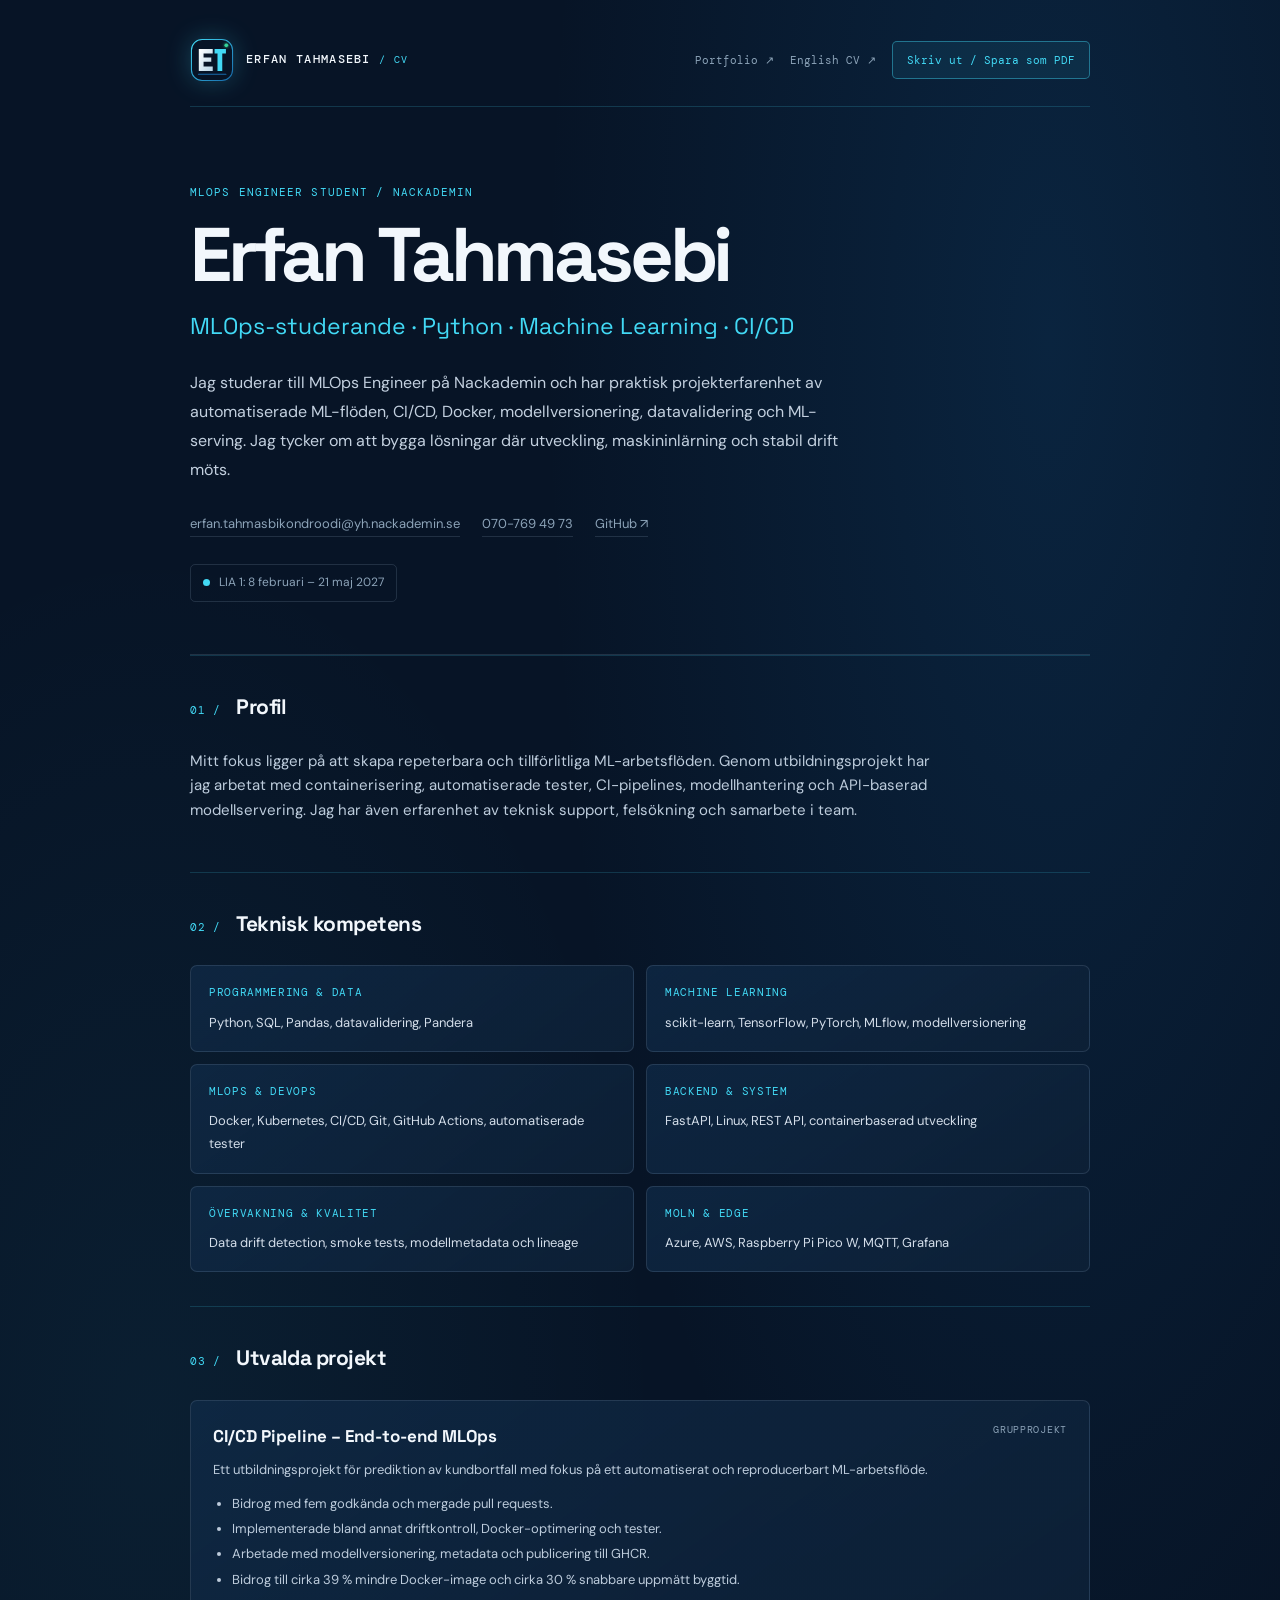
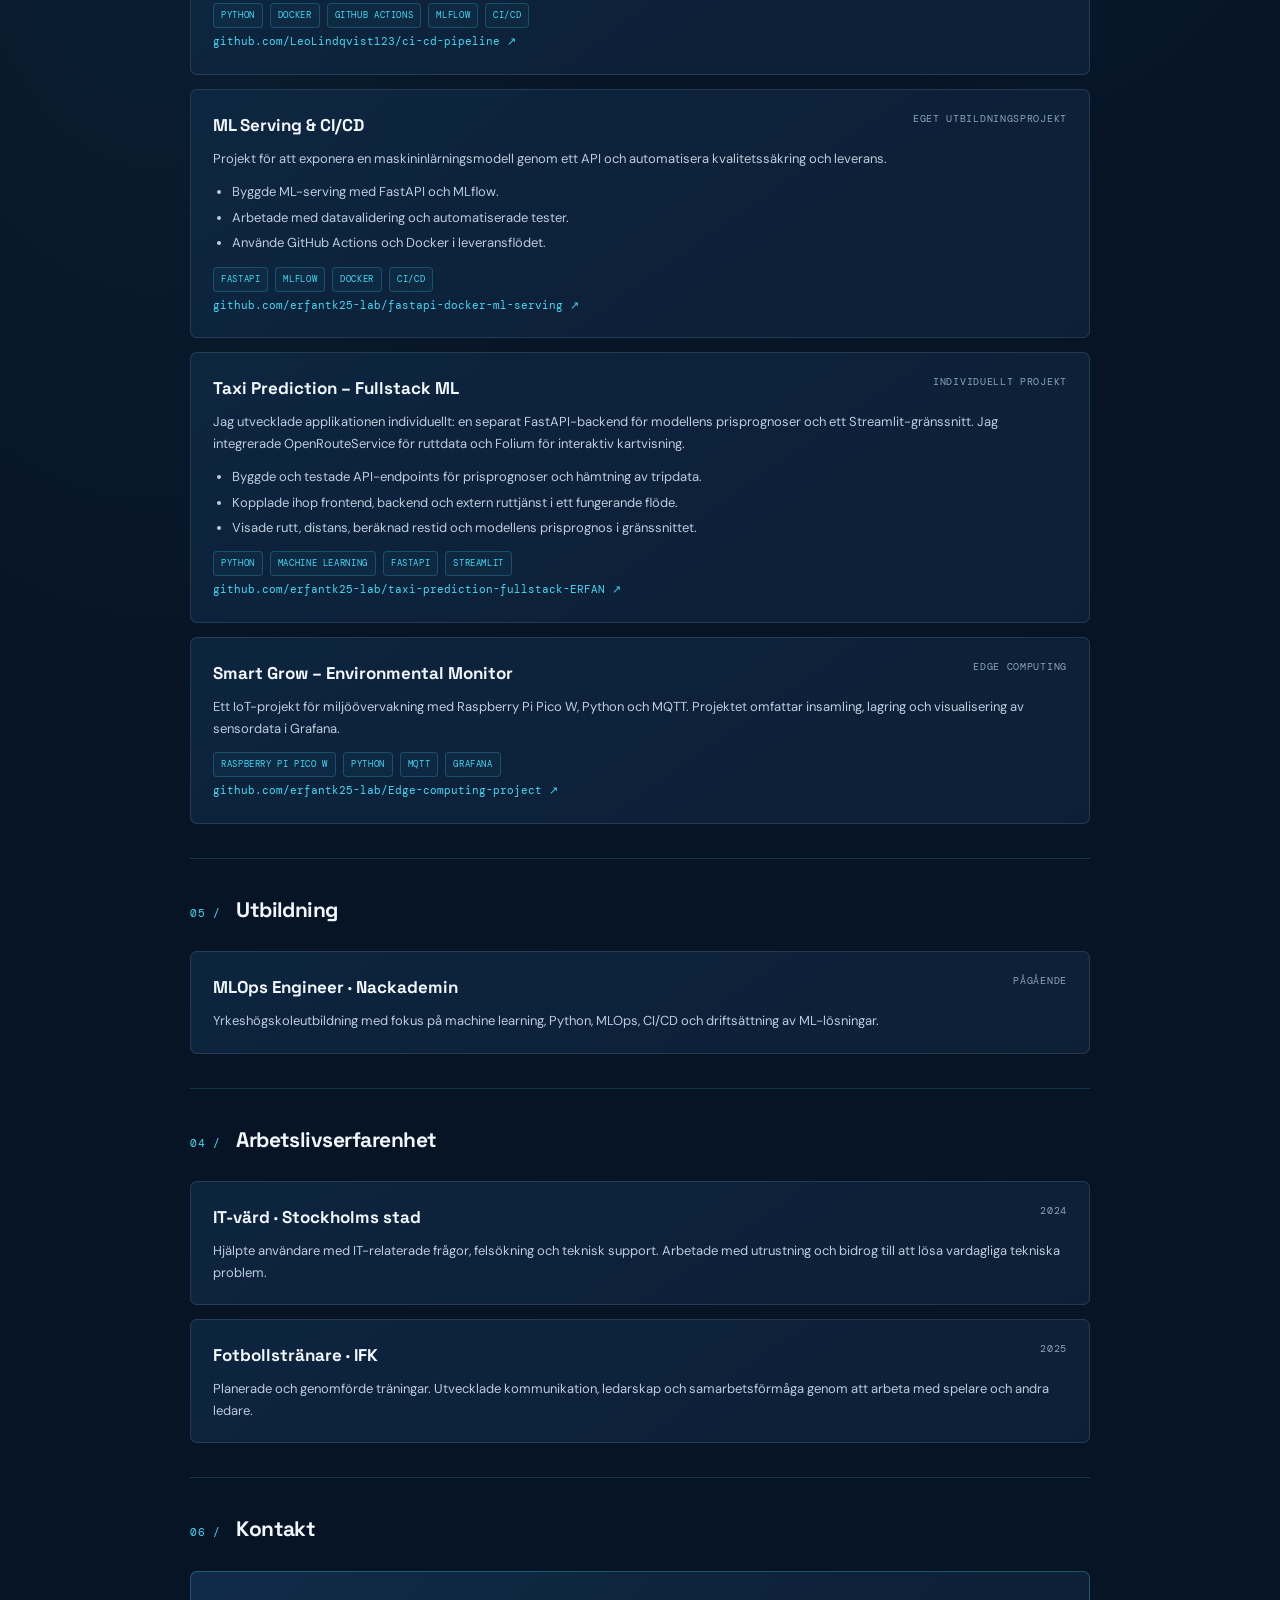
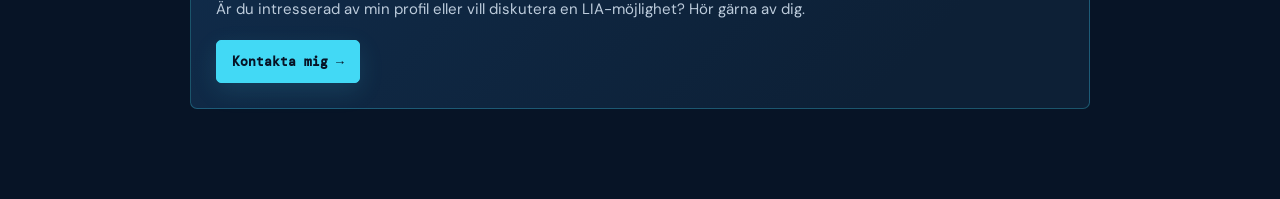
==== cv/index.html @ a74a20cf "Match Swedish CV styling to portfolio brand" ====
<!DOCTYPE html>
<html lang="sv">
<head>
  <meta charset="UTF-8">
  <meta name="viewport" content="width=device-width, initial-scale=1.0">
  <meta name="description" content="CV för Erfan Tahmasebi – MLOps Engineer-studerande med erfarenhet av Python, CI/CD, Docker och ML-serving.">
  <meta name="theme-color" content="#071426">
  <title>CV – Erfan Tahmasebi</title>

  <link rel="preconnect" href="https://fonts.googleapis.com">
  <link rel="preconnect" href="https://fonts.gstatic.com" crossorigin>
  <link href="https://fonts.googleapis.com/css2?family=DM+Mono:wght@400;500&family=DM+Sans:wght@400;500;600;700&family=Space+Grotesk:wght@400;500;600;700&display=swap" rel="stylesheet">

  <style>
    :root {
      --bg: #071426;
      --surface: #0D2036;
      --surface-light: #102B49;
      --text: #F2F7FC;
      --muted: #8CA3B8;
      --accent: #42D9F5;
      --border: rgba(180, 205, 230, 0.15);
      --mono: "DM Mono", monospace;
      --body: "DM Sans", sans-serif;
      --heading: "Space Grotesk", sans-serif;
    }

    * {
      box-sizing: border-box;
    }

    html {
      scroll-behavior: smooth;
    }

    body {
      margin: 0;
      background:
        radial-gradient(ellipse at 80% 0%, rgba(55, 113, 145, 0.15), transparent 34%),
        var(--bg);
      color: var(--text);
      font-family: var(--body);
      font-size: 15px;
      line-height: 1.65;
    }

    a {
      color: inherit;
      text-decoration: none;
    }

    a:hover {
      color: var(--accent);
    }

    .page {
      width: min(100% - 40px, 900px);
      margin: 0 auto;
      padding: 38px 0 70px;
    }

    .topbar {
      display: flex;
      justify-content: space-between;
      align-items: center;
      gap: 20px;
      padding-bottom: 24px;
      border-bottom: 1px solid var(--border);
    }

    .brand {
      font-family: var(--mono);
      font-size: 12px;
      color: var(--accent);
      letter-spacing: 0.08em;
    }

    .top-actions {
      display: flex;
      align-items: center;
      gap: 18px;
      font-size: 13px;
      color: var(--muted);
    }

    .print-button {
      border: 1px solid rgba(66, 217, 245, 0.45);
      background: rgba(66, 217, 245, 0.08);
      color: var(--accent);
      border-radius: 6px;
      padding: 9px 14px;
      font: inherit;
      font-size: 13px;
      cursor: pointer;
    }

    .print-button:hover {
      background: rgba(66, 217, 245, 0.16);
    }

    .hero {
      padding: 72px 0 48px;
    }

    .eyebrow,
    .section-number,
    .meta,
    .tag {
      font-family: var(--mono);
      text-transform: uppercase;
      letter-spacing: 0.07em;
    }

    .eyebrow {
      color: var(--accent);
      font-size: 12px;
      margin: 0 0 16px;
    }

    h1, h2, h3, p {
      margin-top: 0;
    }

    h1 {
      font-family: var(--heading);
      font-size: clamp(42px, 8vw, 76px);
      letter-spacing: -0.055em;
      line-height: 1.02;
      margin-bottom: 14px;
    }

    .role {
      font-family: var(--heading);
      color: var(--muted);
      font-size: clamp(18px, 3vw, 23px);
      margin-bottom: 24px;
    }

    .intro {
      max-width: 670px;
      color: #c3d0df;
      font-size: 16px;
      line-height: 1.8;
      margin-bottom: 28px;
    }

    .contact-line {
      display: flex;
      flex-wrap: wrap;
      gap: 10px 22px;
      color: var(--muted);
      font-size: 13px;
    }

    .contact-line a {
      border-bottom: 1px solid var(--border);
      padding-bottom: 2px;
    }

    .availability {
      display: inline-flex;
      align-items: center;
      gap: 9px;
      margin-top: 27px;
      padding: 8px 12px;
      border: 1px solid var(--border);
      border-radius: 5px;
      color: var(--muted);
      font-size: 12px;
    }

    .availability::before {
      content: "";
      width: 7px;
      height: 7px;
      border-radius: 50%;
      background: var(--accent);
    }

    .section {
      padding: 34px 0;
      border-top: 1px solid var(--border);
    }

    .section-heading {
      display: flex;
      align-items: baseline;
      gap: 15px;
      margin-bottom: 24px;
    }

    .section-number {
      color: var(--accent);
      font-size: 11px;
    }

    h2 {
      font-family: var(--heading);
      font-size: 21px;
      letter-spacing: -0.025em;
      margin: 0;
    }

    .section-copy {
      max-width: 760px;
      color: #bdccdc;
    }

    .skills-grid {
      display: grid;
      grid-template-columns: repeat(2, minmax(0, 1fr));
      gap: 12px;
    }

    .skill-card {
      padding: 17px 18px;
      background: var(--surface);
      border: 1px solid var(--border);
      border-radius: 7px;
    }

    .skill-card h3 {
      color: var(--accent);
      font-family: var(--mono);
      font-size: 11px;
      font-weight: 400;
      letter-spacing: 0.06em;
      text-transform: uppercase;
      margin-bottom: 9px;
    }

    .skill-card p {
      color: #d4deea;
      margin: 0;
      font-size: 13px;
      line-height: 1.8;
    }

    .project-list,
    .experience-list {
      display: grid;
      gap: 14px;
    }

    .project,
    .experience {
      padding: 21px 22px;
      background: var(--surface);
      border: 1px solid var(--border);
      border-radius: 7px;
      break-inside: avoid;
    }

    .project-top,
    .experience-top {
      display: flex;
      justify-content: space-between;
      align-items: flex-start;
      gap: 16px;
      margin-bottom: 9px;
    }

    .project h3,
    .experience h3 {
      font-family: var(--heading);
      font-size: 17px;
      margin: 0;
    }

    .meta {
      color: var(--muted);
      font-size: 10px;
      white-space: nowrap;
    }

    .project p,
    .experience p {
      color: #bdccdc;
      font-size: 13px;
      margin-bottom: 12px;
    }

    .project ul {
      color: #bdccdc;
      font-size: 13px;
      padding-left: 19px;
      margin: 8px 0 13px;
    }

    .project li {
      margin: 4px 0;
    }

    .project-link {
      display: inline-block;
      color: var(--accent);
      font-family: var(--mono);
      font-size: 11px;
      overflow-wrap: anywhere;
    }

    .tags {
      display: flex;
      flex-wrap: wrap;
      gap: 7px;
      margin-top: 13px;
    }

    .tag {
      color: #b6c8da;
      border: 1px solid var(--border);
      border-radius: 4px;
      padding: 4px 7px;
      font-size: 9px;
    }

    .experience + .experience {
      margin-top: 0;
    }

    .experience p {
      margin-bottom: 0;
    }

    .contact-section {
      padding-bottom: 20px;
    }

    .contact-panel {
      padding: 25px;
      background: var(--surface-light);
      border: 1px solid var(--border);
      border-radius: 7px;
    }

    .contact-panel p {
      color: #bdccdc;
      margin-bottom: 18px;
    }

    .contact-button {
      display: inline-block;
      padding: 10px 15px;
      background: var(--accent);
      color: #071426;
      border-radius: 5px;
      font-size: 13px;
      font-weight: 700;
    }

    .contact-button:hover {
      color: #07111f;
      filter: brightness(1.08);
    }

    footer {
      display: flex;
      justify-content: space-between;
      gap: 15px;
      padding-top: 22px;
      border-top: 1px solid var(--border);
      color: var(--muted);
      font-family: var(--mono);
      font-size: 10px;
    }

    @media (max-width: 620px) {
      .page {
        width: min(100% - 28px, 900px);
        padding-top: 22px;
      }

      .topbar,
      .project-top,
      .experience-top,
      footer {
        align-items: flex-start;
      }

      .top-actions {
        gap: 10px;
      }

      .top-actions a {
        display: none;
      }

      .hero {
        padding: 54px 0 36px;
      }

      .skills-grid {
        grid-template-columns: 1fr;
      }

      .project,
      .experience,
      .contact-panel {
        padding: 17px;
      }

      .meta {
        white-space: normal;
        text-align: right;
      }
    }

    /* One-page A4 print layout */
    @page { size: A4 portrait; margin: 6mm; }

    @media print {
      html, body {
        margin: 0 !important;
        padding: 0 !important;
        width: 100% !important;
        background: #08111f !important;
        color: #F2F7FC !important;
        font-size: 7pt !important;
        line-height: 1.16 !important;
        print-color-adjust: exact !important;
        -webkit-print-color-adjust: exact !important;
      }
      /* Scale the complete CV as one continuous page, without section page breaks. */
      body { zoom: .80; width: 125% !important; }
      *, *::before, *::after {
        print-color-adjust: exact !important;
        -webkit-print-color-adjust: exact !important;
      }
      .page {
        display: block !important;
        width: 100% !important;
        max-width: none !important;
        margin: 0 !important;
        padding: 0 !important;
      }
      header, .topbar, .brand, .top-actions, footer, #contact, .availability, .eyebrow {
        display: none !important;
      }
      .hero { padding: 0 0 1.5mm !important; }
      h1 { font-size: 21pt !important; line-height: 1 !important; margin: 0 0 1mm !important; }
      .role { font-size: 9pt !important; margin: 0 0 1mm !important; }
      .intro { max-width: none !important; font-size: 7pt !important; line-height: 1.16 !important; margin: 0 0 1mm !important; }
      .contact-line { gap: 1mm 4mm !important; font-size: 6.5pt !important; }
      .section {
        padding: 1.5mm 0 !important;
        border-top: .3pt solid rgba(180,205,230,.2) !important;
        break-before: auto !important;
        page-break-before: auto !important;
        break-after: auto !important;
        page-break-after: auto !important;
        break-inside: auto !important;
        page-break-inside: auto !important;
      }
      /* The hero already contains the profile summary, so avoid printing it twice. */
      #profile { display: none !important; }
      #projects { break-before: auto !important; page-break-before: auto !important; }
      .section-heading { margin: 0 0 1mm !important; gap: 2mm !important; }
      .section-number { font-size: 5.8pt !important; }
      h2 { font-size: 9pt !important; }
      .section-copy { font-size: 6.8pt !important; line-height: 1.16 !important; margin: 0 !important; }

      .skills-grid { display: grid !important; grid-template-columns: repeat(3,minmax(0,1fr)) !important; gap: 1mm !important; }
      .skill-card { min-width: 0 !important; padding: 1.2mm !important; background: #0D2036 !important; break-inside: avoid !important; }
      .skill-card h3 { font-size: 5.8pt !important; margin: 0 0 .5mm !important; }
      .skill-card p { font-size: 6.2pt !important; line-height: 1.12 !important; }

      /* Inline project cards instead of a print grid: Chromium may move a whole grid to page 2. */
      .project-list { display: block !important; font-size: 0 !important; }
      .project {
        display: inline-block !important;
        vertical-align: top !important;
        width: 49.3% !important;
        margin: 0 .35% 1.2mm 0 !important;
        min-width: 0 !important;
        padding: 1.3mm !important;
        background: #101d2d !important;
        break-inside: avoid !important;
        page-break-inside: avoid !important;
        font-size: 7pt !important;
      }
      .project-top, .experience-top { gap: 1mm !important; margin: 0 0 .6mm !important; }
      .project h3, .experience h3 { font-size: 7pt !important; }
      .meta { font-size: 5.4pt !important; white-space: normal !important; }
      .project p, .experience p { font-size: 6.2pt !important; line-height: 1.14 !important; margin: 0 0 .6mm !important; }
      .project ul { font-size: 6pt !important; line-height: 1.12 !important; margin: .4mm 0 .6mm !important; padding-left: 3mm !important; }
      .project li { margin: 0 !important; }
      .tags { gap: .6mm !important; margin-top: .6mm !important; }
      .tag { font-size: 5pt !important; padding: .2mm .7mm !important; }
      .project-link { font-size: 5.2pt !important; overflow-wrap: anywhere !important; }

      #education, #experience {
        display: inline-block !important;
        vertical-align: top !important;
        width: 49.4% !important;
        padding: 1.3mm 0 !important;
        break-inside: avoid !important;
        page-break-inside: avoid !important;
      }
      #education { margin-right: 1% !important; }
      #experience { margin: 0 !important; }
      #education .experience-list, #experience .experience-list { display: block !important; }
      .experience { min-width: 0 !important; padding: 1.2mm !important; background: #101d2d !important; break-inside: avoid !important; }
      #experience .experience + .experience { margin-top: 1mm !important; }
      a, .section-number, .skill-card h3, .project-link, .tag { color: #42D9F5 !important; }
    }

  
    /* Shared Erfan Tahmasebi portfolio identity */
    body {
      background:
        radial-gradient(ellipse at 82% 10%, rgba(23,105,170,.19), transparent 34%),
        radial-gradient(ellipse at 12% 42%, rgba(66,217,245,.055), transparent 32%),
        var(--bg);
    }
    .page { max-width: 900px; }
    .topbar {
      border-bottom-color: rgba(66,217,245,.18);
    }
    .brand {
      display: inline-flex;
      align-items: center;
      gap: 12px;
      color: #F2F7FC;
      font-weight: 500;
      letter-spacing: .11em;
    }
    .brand img {
      display: block;
      width: 44px;
      height: 44px;
      flex: 0 0 44px;
      border-radius: 13px;
      filter: drop-shadow(0 0 12px rgba(66,217,245,.24));
    }
    .brand small {
      color: var(--accent);
      font-size: 10px;
      font-weight: 400;
    }
    .top-actions {
      gap: 16px;
    }
    .top-actions a {
      color: var(--muted);
      font-family: var(--mono);
      font-size: 11px;
    }
    .top-actions a:hover { color: var(--accent); }
    .print-button {
      border-color: rgba(66,217,245,.42);
      background: rgba(66,217,245,.07);
      color: var(--accent);
      border-radius: 5px;
      font-family: var(--mono);
      font-size: 11px;
      transition: transform .2s ease, background .2s ease;
    }
    .print-button:hover {
      background: rgba(66,217,245,.16);
      transform: translateY(-1px);
    }
    .hero {
      position: relative;
      padding-top: 78px;
      padding-bottom: 52px;
      border-bottom: 1px solid var(--border);
    }
    .hero::before {
      content: "MLOPS ENGINEER STUDENT  /  NACKADEMIN";
      display: block;
      margin-bottom: 17px;
      color: var(--accent);
      font: 11px var(--mono);
      letter-spacing: .1em;
    }
    h1 {
      max-width: 820px;
      color: #F2F7FC;
    }
    .role { color: var(--accent); }
    .section {
      border-top-color: rgba(66,217,245,.17);
    }
    .section-number { color: var(--accent); }
    .skill-card, .project, .experience {
      background: linear-gradient(145deg, rgba(16,43,73,.72), rgba(13,32,54,.96));
      border-color: rgba(180,205,230,.14);
      border-radius: 7px;
      transition: transform .2s ease, border-color .2s ease;
    }
    .skill-card:hover, .project:hover, .experience:hover {
      transform: translateY(-2px);
      border-color: rgba(66,217,245,.38);
    }
    .skill-card h3, .project-link, .tag { color: var(--accent); }
    .tag { border-color: rgba(66,217,245,.22); background: rgba(66,217,245,.035); }
    .contact-panel {
      background: linear-gradient(135deg, #102B49, #0D2036 78%);
      border-color: rgba(66,217,245,.28);
    }
    .contact-button {
      background: var(--accent);
      color: #071426;
      border: 1px solid var(--accent);
      border-radius: 5px;
      font-family: var(--mono);
      box-shadow: 0 8px 24px rgba(66,217,245,.13);
    }
    .contact-button:hover {
      color: #071426;
      background: #7BE7FA;
      filter: none;
      transform: translateY(-1px);
    }
    footer { border-top-color: rgba(66,217,245,.18); }
    @media (max-width: 620px) {
      .brand { gap: 9px; font-size: 10px; }
      .brand img { width: 39px; height: 39px; flex-basis: 39px; }
      .topbar { gap: 12px; }
      .hero { padding-top: 54px; }
    }
    @media (prefers-reduced-motion: reduce) {
      *, *::before, *::after {
        transition-duration: .01ms !important;
        scroll-behavior: auto !important;
      }
    }
  
  </style>
</head>

<body>
  <main class="page">
    <header class="topbar">
      <a class="brand" href="../" aria-label="Erfan Tahmasebi portfolio">
        <img src="../assets/brand/et-monogram-v2.svg?v=2" alt="">
        <span>ERFAN TAHMASEBI <small>/ CV</small></span>
      </a>
      <nav class="top-actions" aria-label="CV-åtgärder">
        <a href="../">Portfolio ↗</a>
        <a href="./en/">English CV ↗</a>
        <button class="print-button" type="button" onclick="window.print()">Skriv ut / Spara som PDF</button>
      </nav>
    </header>

    <section class="hero" aria-labelledby="name">
<h1 id="name">Erfan Tahmasebi</h1>

      <p class="role">MLOps-studerande · Python · Machine Learning · CI/CD</p>

      <p class="intro">
        Jag studerar till MLOps Engineer på Nackademin och har praktisk
        projekterfarenhet av automatiserade ML-flöden, CI/CD, Docker,
        modellversionering, datavalidering och ML-serving. Jag tycker om att
        bygga lösningar där utveckling, maskininlärning och stabil drift möts.
      </p>

      <div class="contact-line">
        <a href="mailto:erfan.tahmasbikondroodi@yh.nackademin.se">
          erfan.tahmasbikondroodi@yh.nackademin.se
        </a>
        <a href="tel:+46707694973">070-769 49 73</a>
        <a href="https://github.com/erfantk25-lab" target="_blank" rel="noopener noreferrer">
          GitHub ↗
        </a>
      </div>

      <div class="availability">
        LIA 1: 8 februari – 21 maj 2027
      </div>
    </section>

    <section class="section" id="profile">
      <div class="section-heading">
        <span class="section-number">01 /</span>
        <h2>Profil</h2>
      </div>

      <p class="section-copy">
        Mitt fokus ligger på att skapa repeterbara och tillförlitliga
        ML-arbetsflöden. Genom utbildningsprojekt har jag arbetat med
        containerisering, automatiserade tester, CI-pipelines,
        modellhantering och API-baserad modellservering. Jag har även
        erfarenhet av teknisk support, felsökning och samarbete i team.
      </p>
    </section>

    <section class="section" id="skills">
      <div class="section-heading">
        <span class="section-number">02 /</span>
        <h2>Teknisk kompetens</h2>
      </div>

      <div class="skills-grid">
        <article class="skill-card">
          <h3>Programmering & data</h3>
          <p>Python, SQL, Pandas, datavalidering, Pandera</p>
        </article>

        <article class="skill-card">
          <h3>Machine Learning</h3>
          <p>scikit-learn, TensorFlow, PyTorch, MLflow, modellversionering</p>
        </article>

        <article class="skill-card">
          <h3>MLOps & DevOps</h3>
          <p>Docker, Kubernetes, CI/CD, Git, GitHub Actions, automatiserade tester</p>
        </article>

        <article class="skill-card">
          <h3>Backend & system</h3>
          <p>FastAPI, Linux, REST API, containerbaserad utveckling</p>
        </article>

        <article class="skill-card">
          <h3>Övervakning & kvalitet</h3>
          <p>Data drift detection, smoke tests, modellmetadata och lineage</p>
        </article>

        <article class="skill-card">
          <h3>Moln & edge</h3>
          <p>Azure, AWS, Raspberry Pi Pico W, MQTT, Grafana</p>
        </article>
      </div>
    </section>

    <section class="section" id="projects">
      <div class="section-heading">
        <span class="section-number">03 /</span>
        <h2>Utvalda projekt</h2>
      </div>

      <div class="project-list">

        <article class="project">
          <div class="project-top">
            <h3>CI/CD Pipeline – End-to-end MLOps</h3>
            <span class="meta">Grupprojekt</span>
          </div>

          <p>
            Ett utbildningsprojekt för prediktion av kundbortfall med fokus
            på ett automatiserat och reproducerbart ML-arbetsflöde.
          </p>

          <ul>
            <li>Bidrog med fem godkända och mergade pull requests.</li>
            <li>Implementerade bland annat driftkontroll, Docker-optimering och tester.</li>
            <li>Arbetade med modellversionering, metadata och publicering till GHCR.</li>
            <li>Bidrog till cirka 39 % mindre Docker-image och cirka 30 % snabbare uppmätt byggtid.</li>
          </ul>

          <div class="tags">
            <span class="tag">Python</span>
            <span class="tag">Docker</span>
            <span class="tag">GitHub Actions</span>
            <span class="tag">MLflow</span>
            <span class="tag">CI/CD</span>
          </div>

          <a class="project-link"
             href="https://github.com/LeoLindqvist123/ci-cd-pipeline"
             target="_blank" rel="noopener noreferrer">
            github.com/LeoLindqvist123/ci-cd-pipeline ↗
          </a>
        </article>

        <article class="project">
          <div class="project-top">
            <h3>ML Serving & CI/CD</h3>
            <span class="meta">Eget utbildningsprojekt</span>
          </div>

          <p>
            Projekt för att exponera en maskininlärningsmodell genom ett
            API och automatisera kvalitetssäkring och leverans.
          </p>

          <ul>
            <li>Byggde ML-serving med FastAPI och MLflow.</li>
            <li>Arbetade med datavalidering och automatiserade tester.</li>
            <li>Använde GitHub Actions och Docker i leveransflödet.</li>
          </ul>

          <div class="tags">
            <span class="tag">FastAPI</span>
            <span class="tag">MLflow</span>
            <span class="tag">Docker</span>
            <span class="tag">CI/CD</span>
          </div>

          <a class="project-link"
             href="https://github.com/erfantk25-lab/fastapi-docker-ml-serving"
             target="_blank" rel="noopener noreferrer">
            github.com/erfantk25-lab/fastapi-docker-ml-serving ↗
          </a>
        </article>

        <article class="project">
          <div class="project-top">
            <h3>Taxi Prediction – Fullstack ML</h3>
            <span class="meta">Individuellt projekt</span>
          </div>

          <p>
            Jag utvecklade applikationen individuellt: en separat FastAPI-backend
            för modellens prisprognoser och ett Streamlit-gränssnitt. Jag integrerade
            OpenRouteService för ruttdata och Folium för interaktiv kartvisning.
          </p>

          <ul>
            <li>Byggde och testade API-endpoints för prisprognoser och hämtning av tripdata.</li>
            <li>Kopplade ihop frontend, backend och extern ruttjänst i ett fungerande flöde.</li>
            <li>Visade rutt, distans, beräknad restid och modellens prisprognos i gränssnittet.</li>
          </ul>

          <div class="tags">
            <span class="tag">Python</span>
            <span class="tag">Machine Learning</span>
            <span class="tag">FastAPI</span>
            <span class="tag">Streamlit</span>
          </div>

          <a class="project-link"
             href="https://github.com/erfantk25-lab/taxi-prediction-fullstack-ERFAN"
             target="_blank" rel="noopener noreferrer">
            github.com/erfantk25-lab/taxi-prediction-fullstack-ERFAN ↗
          </a>
        </article>

        <article class="project">
          <div class="project-top">
            <h3>Smart Grow – Environmental Monitor</h3>
            <span class="meta">Edge computing</span>
          </div>

          <p>
            Ett IoT-projekt för miljöövervakning med Raspberry Pi Pico W,
            Python och MQTT. Projektet omfattar insamling, lagring och
            visualisering av sensordata i Grafana.
          </p>

          <div class="tags">
            <span class="tag">Raspberry Pi Pico W</span>
            <span class="tag">Python</span>
            <span class="tag">MQTT</span>
            <span class="tag">Grafana</span>
          </div>

          <a class="project-link"
             href="https://github.com/erfantk25-lab/Edge-computing-project-"
             target="_blank" rel="noopener noreferrer">
            github.com/erfantk25-lab/Edge-computing-project ↗
          </a>
        </article>

      </div>
    </section>


    <section class="section" id="education">
      <div class="section-heading">
        <span class="section-number">05 /</span>
        <h2>Utbildning</h2>
      </div>
      <div class="experience">
        <div class="experience-top">
          <h3>MLOps Engineer · Nackademin</h3>
          <span class="meta">Pågående</span>
        </div>
        <p>Yrkeshögskoleutbildning med fokus på machine learning, Python, MLOps, CI/CD och driftsättning av ML-lösningar.</p>
      </div>
    </section>

    <section class="section" id="experience">
      <div class="section-heading">
        <span class="section-number">04 /</span>
        <h2>Arbetslivserfarenhet</h2>
      </div>

      <div class="experience-list">

        <article class="experience">
          <div class="experience-top">
            <h3>IT-värd · Stockholms stad</h3>
            <span class="meta">2024</span>
          </div>
          <p>
            Hjälpte användare med IT-relaterade frågor, felsökning och
            teknisk support. Arbetade med utrustning och bidrog till att
            lösa vardagliga tekniska problem.
          </p>
        </article>

        <article class="experience">
          <div class="experience-top">
            <h3>Fotbollstränare · IFK</h3>
            <span class="meta">2025</span>
          </div>
          <p>
            Planerade och genomförde träningar. Utvecklade kommunikation,
            ledarskap och samarbetsförmåga genom att arbeta med spelare
            och andra ledare.
          </p>
        </article>

      </div>
    </section>

    <section class="section contact-section" id="contact">
      <div class="section-heading">
        <span class="section-number">06 /</span>
        <h2>Kontakt</h2>
      </div>

      <div class="contact-panel">
        <p>
          Är du intresserad av min profil eller vill diskutera en
          LIA-möjlighet? Hör gärna av dig.
        </p>

        <a class="contact-button"
           href="mailto:erfan.tahmasbikondroodi@yh.nackademin.se">
          Kontakta mig →
        </a>
      </div>
    </section>

</main>
</body>
</html>
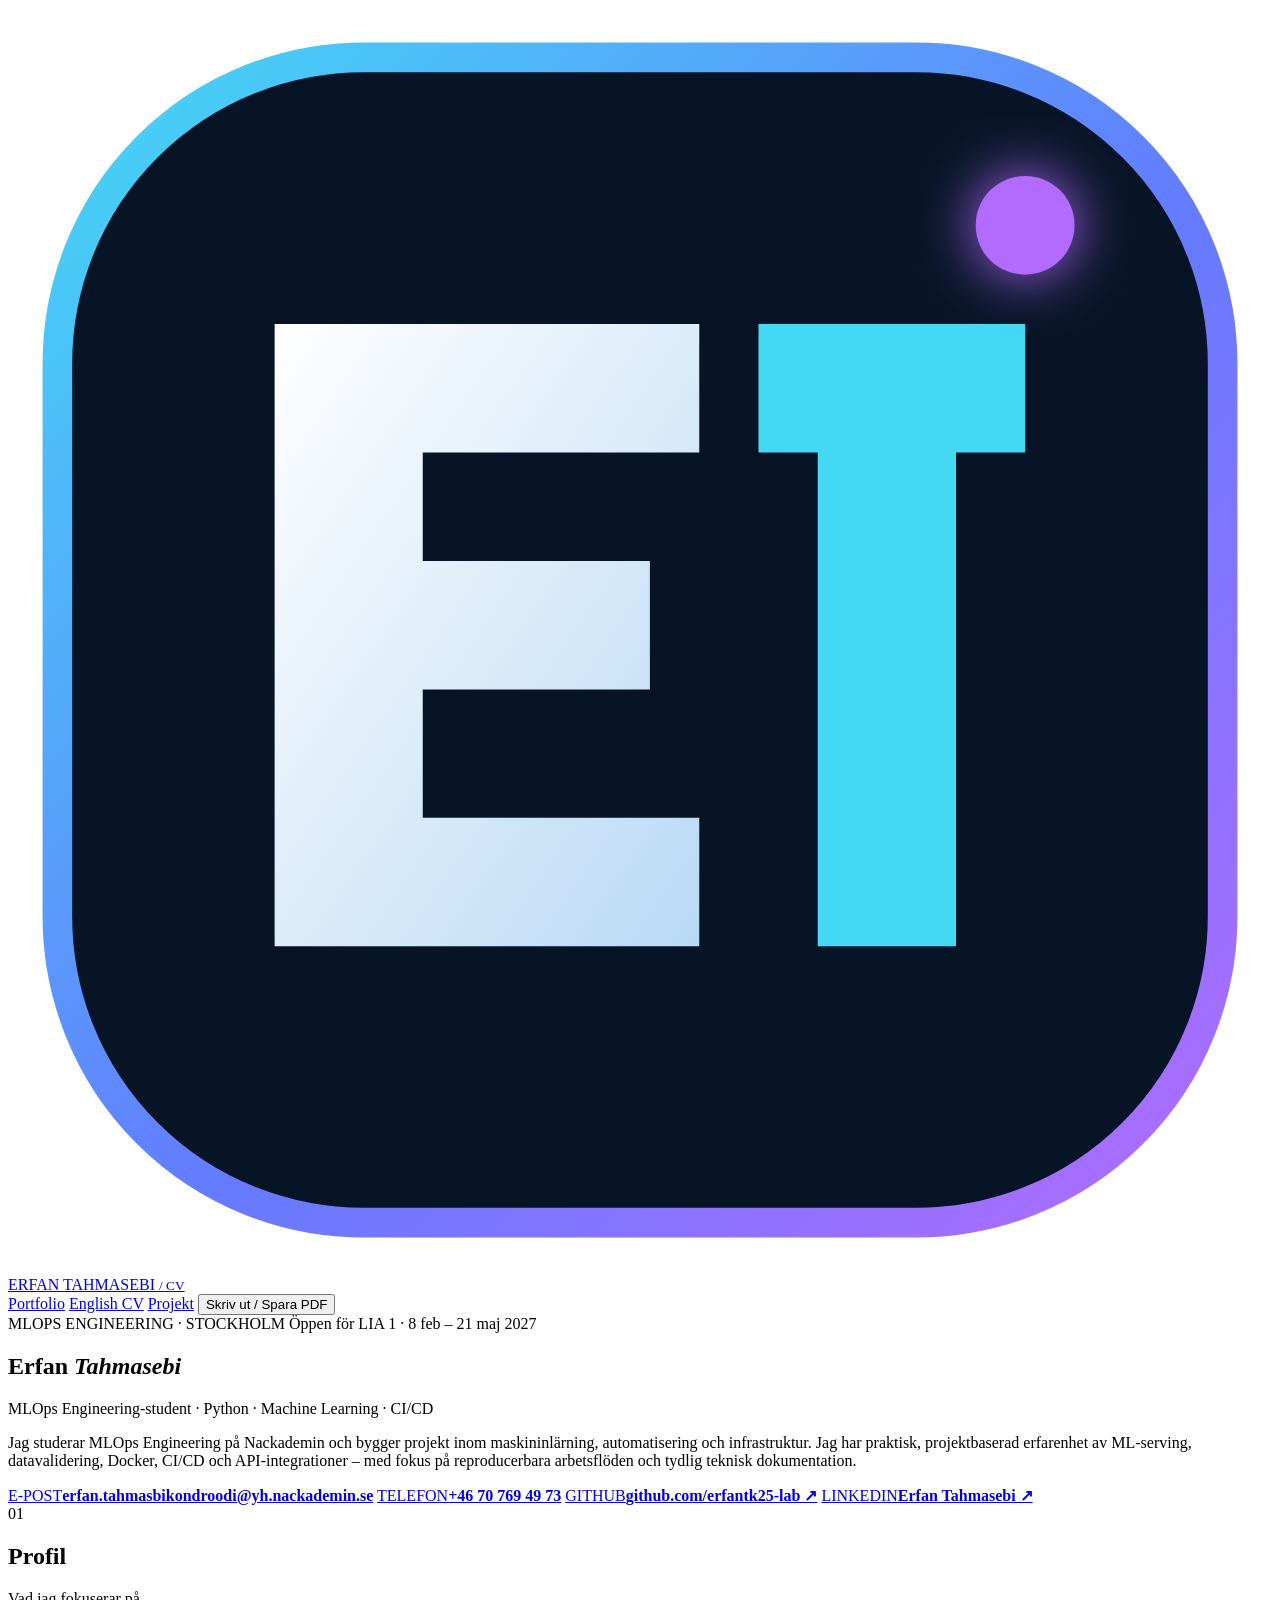
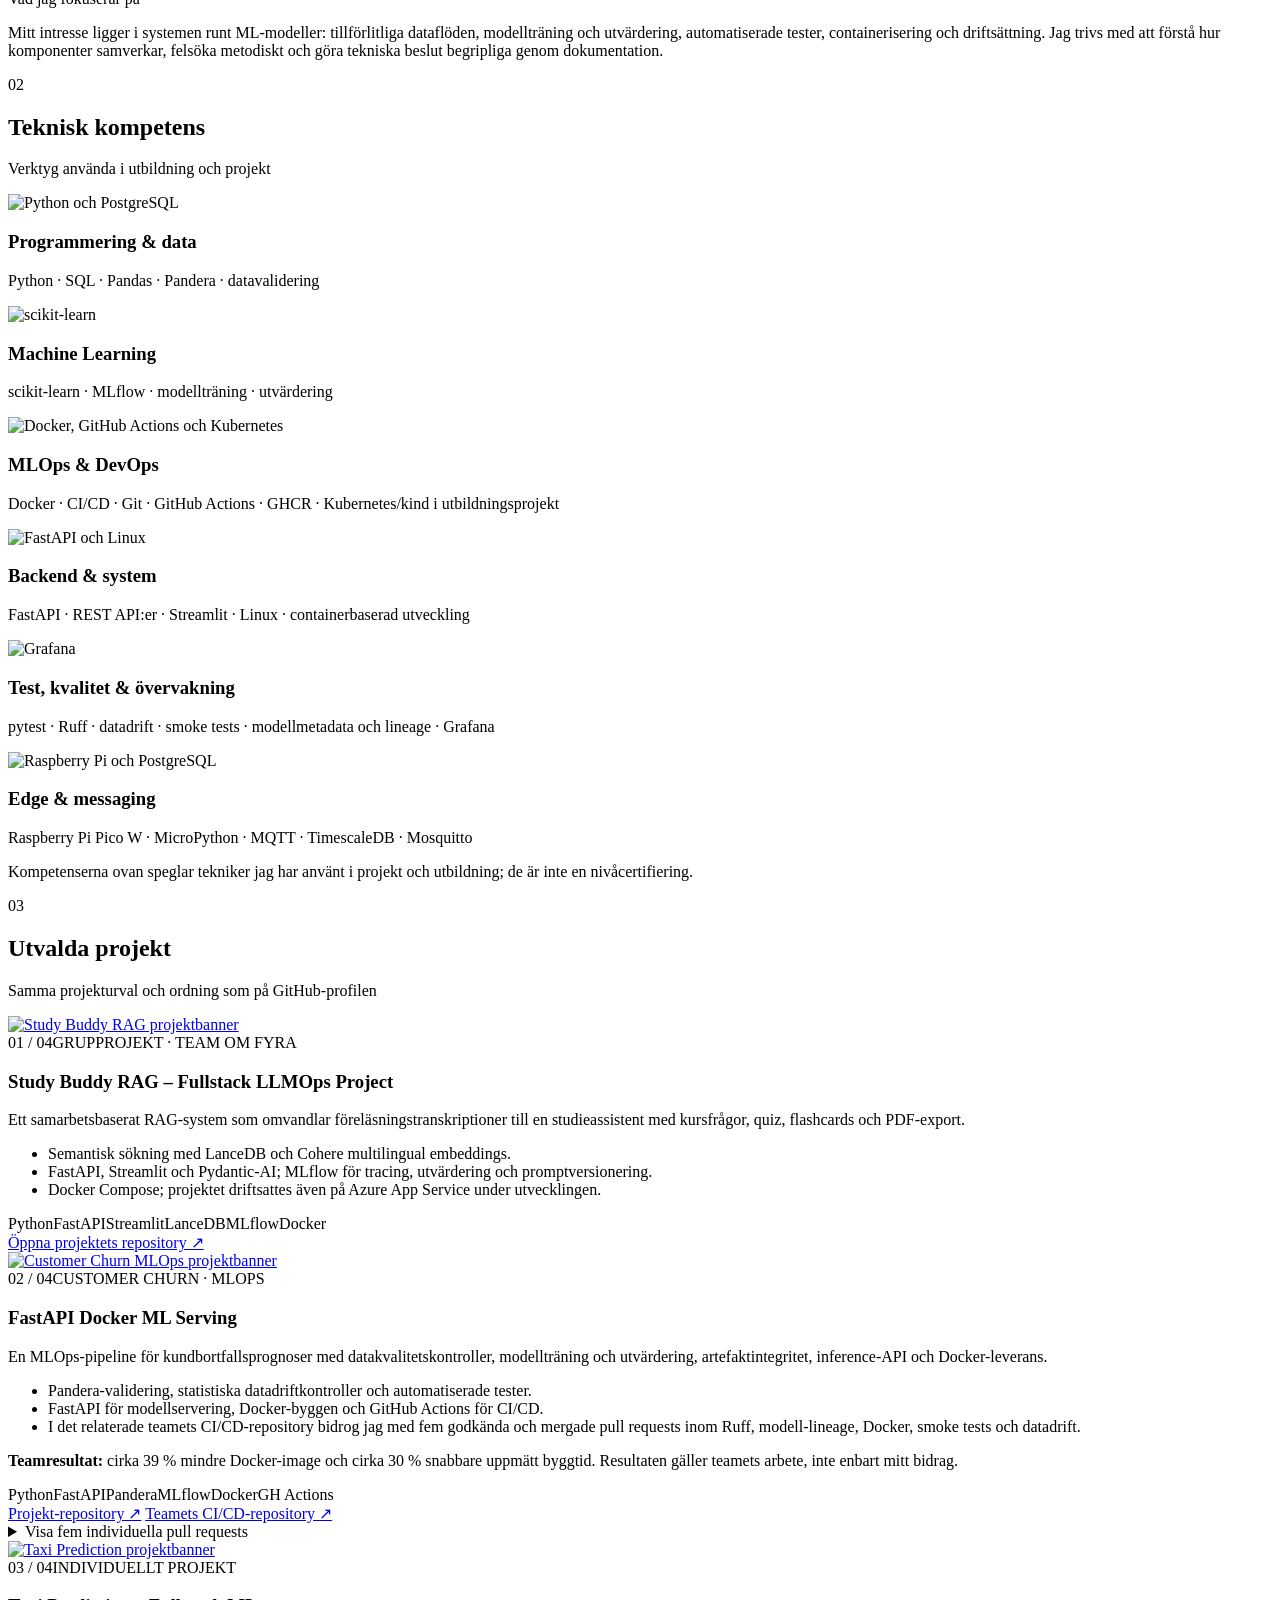
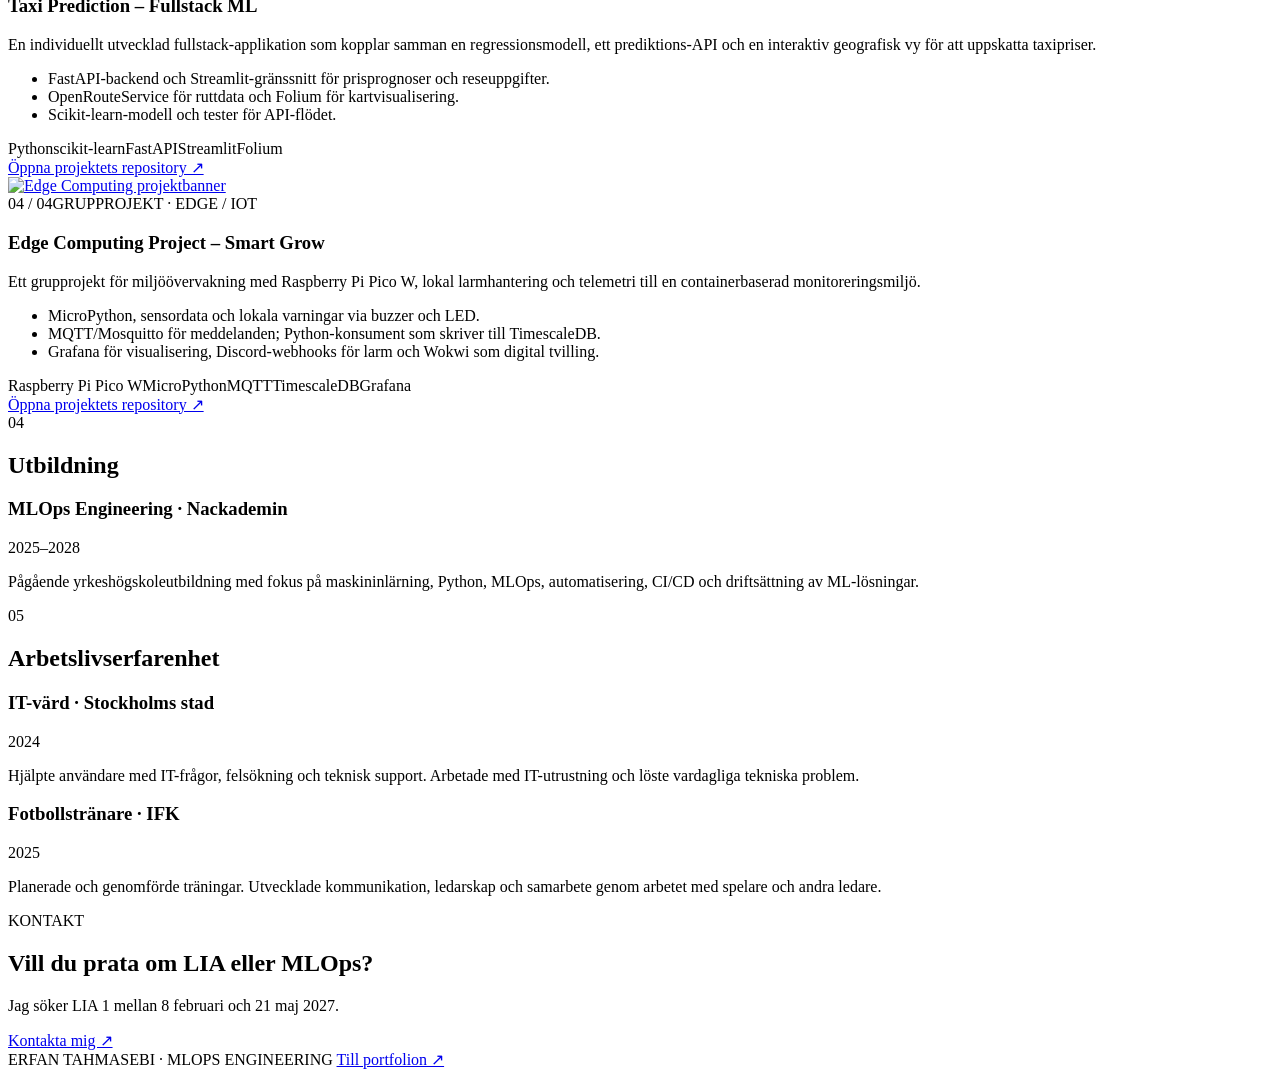
==== commit af2722ae: "Rebuild Swedish CV to match GitHub profile projects" ====
--- a/cv/index.html
+++ b/cv/index.html
@@ -1,931 +1,208 @@
-<!DOCTYPE html>
+<!doctype html>
 <html lang="sv">
 <head>
-  <meta charset="UTF-8">
-  <meta name="viewport" content="width=device-width, initial-scale=1.0">
-  <meta name="description" content="CV för Erfan Tahmasebi – MLOps Engineer-studerande med erfarenhet av Python, CI/CD, Docker och ML-serving.">
+  <meta charset="utf-8">
+  <meta name="viewport" content="width=device-width, initial-scale=1">
+  <meta name="description" content="CV för Erfan Tahmasebi, MLOps Engineering-student på Nackademin i Stockholm. Projekt inom RAG, MLOps, ML-serving, CI/CD och edge computing.">
   <meta name="theme-color" content="#071426">
-  <title>CV – Erfan Tahmasebi</title>
-
+  <meta property="og:title" content="CV – Erfan Tahmasebi">
+  <meta property="og:description" content="MLOps Engineering-student med projektbaserad erfarenhet av Python, ML-serving, CI/CD och infrastruktur.">
+  <meta property="og:type" content="profile">
+  <meta property="og:url" content="https://erfantk25-lab.github.io/cv/">
+  <meta property="og:image" content="https://erfantk25-lab.github.io/assets/brand/social-preview.svg">
+  <meta name="twitter:card" content="summary">
+  <link rel="canonical" href="https://erfantk25-lab.github.io/cv/">
+  <link rel="icon" href="../assets/brand/favicon.svg?v=4" type="image/svg+xml">
   <link rel="preconnect" href="https://fonts.googleapis.com">
   <link rel="preconnect" href="https://fonts.gstatic.com" crossorigin>
   <link href="https://fonts.googleapis.com/css2?family=DM+Mono:wght@400;500&family=DM+Sans:wght@400;500;600;700&family=Space+Grotesk:wght@400;500;600;700&display=swap" rel="stylesheet">
-
-  <style>
-    :root {
-      --bg: #071426;
-      --surface: #0D2036;
-      --surface-light: #102B49;
-      --text: #F2F7FC;
-      --muted: #8CA3B8;
-      --accent: #42D9F5;
-      --border: rgba(180, 205, 230, 0.15);
-      --mono: "DM Mono", monospace;
-      --body: "DM Sans", sans-serif;
-      --heading: "Space Grotesk", sans-serif;
-    }
-
-    * {
-      box-sizing: border-box;
-    }
-
-    html {
-      scroll-behavior: smooth;
-    }
-
-    body {
-      margin: 0;
-      background:
-        radial-gradient(ellipse at 80% 0%, rgba(55, 113, 145, 0.15), transparent 34%),
-        var(--bg);
-      color: var(--text);
-      font-family: var(--body);
-      font-size: 15px;
-      line-height: 1.65;
-    }
-
-    a {
-      color: inherit;
-      text-decoration: none;
-    }
-
-    a:hover {
-      color: var(--accent);
-    }
-
-    .page {
-      width: min(100% - 40px, 900px);
-      margin: 0 auto;
-      padding: 38px 0 70px;
-    }
-
-    .topbar {
-      display: flex;
-      justify-content: space-between;
-      align-items: center;
-      gap: 20px;
-      padding-bottom: 24px;
-      border-bottom: 1px solid var(--border);
-    }
-
-    .brand {
-      font-family: var(--mono);
-      font-size: 12px;
-      color: var(--accent);
-      letter-spacing: 0.08em;
-    }
-
-    .top-actions {
-      display: flex;
-      align-items: center;
-      gap: 18px;
-      font-size: 13px;
-      color: var(--muted);
-    }
-
-    .print-button {
-      border: 1px solid rgba(66, 217, 245, 0.45);
-      background: rgba(66, 217, 245, 0.08);
-      color: var(--accent);
-      border-radius: 6px;
-      padding: 9px 14px;
-      font: inherit;
-      font-size: 13px;
-      cursor: pointer;
-    }
-
-    .print-button:hover {
-      background: rgba(66, 217, 245, 0.16);
-    }
-
-    .hero {
-      padding: 72px 0 48px;
-    }
-
-    .eyebrow,
-    .section-number,
-    .meta,
-    .tag {
-      font-family: var(--mono);
-      text-transform: uppercase;
-      letter-spacing: 0.07em;
-    }
-
-    .eyebrow {
-      color: var(--accent);
-      font-size: 12px;
-      margin: 0 0 16px;
-    }
-
-    h1, h2, h3, p {
-      margin-top: 0;
-    }
-
-    h1 {
-      font-family: var(--heading);
-      font-size: clamp(42px, 8vw, 76px);
-      letter-spacing: -0.055em;
-      line-height: 1.02;
-      margin-bottom: 14px;
-    }
-
-    .role {
-      font-family: var(--heading);
-      color: var(--muted);
-      font-size: clamp(18px, 3vw, 23px);
-      margin-bottom: 24px;
-    }
-
-    .intro {
-      max-width: 670px;
-      color: #c3d0df;
-      font-size: 16px;
-      line-height: 1.8;
-      margin-bottom: 28px;
-    }
-
-    .contact-line {
-      display: flex;
-      flex-wrap: wrap;
-      gap: 10px 22px;
-      color: var(--muted);
-      font-size: 13px;
-    }
-
-    .contact-line a {
-      border-bottom: 1px solid var(--border);
-      padding-bottom: 2px;
-    }
-
-    .availability {
-      display: inline-flex;
-      align-items: center;
-      gap: 9px;
-      margin-top: 27px;
-      padding: 8px 12px;
-      border: 1px solid var(--border);
-      border-radius: 5px;
-      color: var(--muted);
-      font-size: 12px;
-    }
-
-    .availability::before {
-      content: "";
-      width: 7px;
-      height: 7px;
-      border-radius: 50%;
-      background: var(--accent);
-    }
-
-    .section {
-      padding: 34px 0;
-      border-top: 1px solid var(--border);
-    }
-
-    .section-heading {
-      display: flex;
-      align-items: baseline;
-      gap: 15px;
-      margin-bottom: 24px;
-    }
-
-    .section-number {
-      color: var(--accent);
-      font-size: 11px;
-    }
-
-    h2 {
-      font-family: var(--heading);
-      font-size: 21px;
-      letter-spacing: -0.025em;
-      margin: 0;
-    }
-
-    .section-copy {
-      max-width: 760px;
-      color: #bdccdc;
-    }
-
-    .skills-grid {
-      display: grid;
-      grid-template-columns: repeat(2, minmax(0, 1fr));
-      gap: 12px;
-    }
-
-    .skill-card {
-      padding: 17px 18px;
-      background: var(--surface);
-      border: 1px solid var(--border);
-      border-radius: 7px;
-    }
-
-    .skill-card h3 {
-      color: var(--accent);
-      font-family: var(--mono);
-      font-size: 11px;
-      font-weight: 400;
-      letter-spacing: 0.06em;
-      text-transform: uppercase;
-      margin-bottom: 9px;
-    }
-
-    .skill-card p {
-      color: #d4deea;
-      margin: 0;
-      font-size: 13px;
-      line-height: 1.8;
-    }
-
-    .project-list,
-    .experience-list {
-      display: grid;
-      gap: 14px;
-    }
-
-    .project,
-    .experience {
-      padding: 21px 22px;
-      background: var(--surface);
-      border: 1px solid var(--border);
-      border-radius: 7px;
-      break-inside: avoid;
-    }
-
-    .project-top,
-    .experience-top {
-      display: flex;
-      justify-content: space-between;
-      align-items: flex-start;
-      gap: 16px;
-      margin-bottom: 9px;
-    }
-
-    .project h3,
-    .experience h3 {
-      font-family: var(--heading);
-      font-size: 17px;
-      margin: 0;
-    }
-
-    .meta {
-      color: var(--muted);
-      font-size: 10px;
-      white-space: nowrap;
-    }
-
-    .project p,
-    .experience p {
-      color: #bdccdc;
-      font-size: 13px;
-      margin-bottom: 12px;
-    }
-
-    .project ul {
-      color: #bdccdc;
-      font-size: 13px;
-      padding-left: 19px;
-      margin: 8px 0 13px;
-    }
-
-    .project li {
-      margin: 4px 0;
-    }
-
-    .project-link {
-      display: inline-block;
-      color: var(--accent);
-      font-family: var(--mono);
-      font-size: 11px;
-      overflow-wrap: anywhere;
-    }
-
-    .tags {
-      display: flex;
-      flex-wrap: wrap;
-      gap: 7px;
-      margin-top: 13px;
-    }
-
-    .tag {
-      color: #b6c8da;
-      border: 1px solid var(--border);
-      border-radius: 4px;
-      padding: 4px 7px;
-      font-size: 9px;
-    }
-
-    .experience + .experience {
-      margin-top: 0;
-    }
-
-    .experience p {
-      margin-bottom: 0;
-    }
-
-    .contact-section {
-      padding-bottom: 20px;
-    }
-
-    .contact-panel {
-      padding: 25px;
-      background: var(--surface-light);
-      border: 1px solid var(--border);
-      border-radius: 7px;
-    }
-
-    .contact-panel p {
-      color: #bdccdc;
-      margin-bottom: 18px;
-    }
-
-    .contact-button {
-      display: inline-block;
-      padding: 10px 15px;
-      background: var(--accent);
-      color: #071426;
-      border-radius: 5px;
-      font-size: 13px;
-      font-weight: 700;
-    }
-
-    .contact-button:hover {
-      color: #07111f;
-      filter: brightness(1.08);
-    }
-
-    footer {
-      display: flex;
-      justify-content: space-between;
-      gap: 15px;
-      padding-top: 22px;
-      border-top: 1px solid var(--border);
-      color: var(--muted);
-      font-family: var(--mono);
-      font-size: 10px;
-    }
-
-    @media (max-width: 620px) {
-      .page {
-        width: min(100% - 28px, 900px);
-        padding-top: 22px;
-      }
-
-      .topbar,
-      .project-top,
-      .experience-top,
-      footer {
-        align-items: flex-start;
-      }
-
-      .top-actions {
-        gap: 10px;
-      }
-
-      .top-actions a {
-        display: none;
-      }
-
-      .hero {
-        padding: 54px 0 36px;
-      }
-
-      .skills-grid {
-        grid-template-columns: 1fr;
-      }
-
-      .project,
-      .experience,
-      .contact-panel {
-        padding: 17px;
-      }
-
-      .meta {
-        white-space: normal;
-        text-align: right;
-      }
-    }
-
-    /* One-page A4 print layout */
-    @page { size: A4 portrait; margin: 6mm; }
-
-    @media print {
-      html, body {
-        margin: 0 !important;
-        padding: 0 !important;
-        width: 100% !important;
-        background: #08111f !important;
-        color: #F2F7FC !important;
-        font-size: 7pt !important;
-        line-height: 1.16 !important;
-        print-color-adjust: exact !important;
-        -webkit-print-color-adjust: exact !important;
-      }
-      /* Scale the complete CV as one continuous page, without section page breaks. */
-      body { zoom: .80; width: 125% !important; }
-      *, *::before, *::after {
-        print-color-adjust: exact !important;
-        -webkit-print-color-adjust: exact !important;
-      }
-      .page {
-        display: block !important;
-        width: 100% !important;
-        max-width: none !important;
-        margin: 0 !important;
-        padding: 0 !important;
-      }
-      header, .topbar, .brand, .top-actions, footer, #contact, .availability, .eyebrow {
-        display: none !important;
-      }
-      .hero { padding: 0 0 1.5mm !important; }
-      h1 { font-size: 21pt !important; line-height: 1 !important; margin: 0 0 1mm !important; }
-      .role { font-size: 9pt !important; margin: 0 0 1mm !important; }
-      .intro { max-width: none !important; font-size: 7pt !important; line-height: 1.16 !important; margin: 0 0 1mm !important; }
-      .contact-line { gap: 1mm 4mm !important; font-size: 6.5pt !important; }
-      .section {
-        padding: 1.5mm 0 !important;
-        border-top: .3pt solid rgba(180,205,230,.2) !important;
-        break-before: auto !important;
-        page-break-before: auto !important;
-        break-after: auto !important;
-        page-break-after: auto !important;
-        break-inside: auto !important;
-        page-break-inside: auto !important;
-      }
-      /* The hero already contains the profile summary, so avoid printing it twice. */
-      #profile { display: none !important; }
-      #projects { break-before: auto !important; page-break-before: auto !important; }
-      .section-heading { margin: 0 0 1mm !important; gap: 2mm !important; }
-      .section-number { font-size: 5.8pt !important; }
-      h2 { font-size: 9pt !important; }
-      .section-copy { font-size: 6.8pt !important; line-height: 1.16 !important; margin: 0 !important; }
-
-      .skills-grid { display: grid !important; grid-template-columns: repeat(3,minmax(0,1fr)) !important; gap: 1mm !important; }
-      .skill-card { min-width: 0 !important; padding: 1.2mm !important; background: #0D2036 !important; break-inside: avoid !important; }
-      .skill-card h3 { font-size: 5.8pt !important; margin: 0 0 .5mm !important; }
-      .skill-card p { font-size: 6.2pt !important; line-height: 1.12 !important; }
-
-      /* Inline project cards instead of a print grid: Chromium may move a whole grid to page 2. */
-      .project-list { display: block !important; font-size: 0 !important; }
-      .project {
-        display: inline-block !important;
-        vertical-align: top !important;
-        width: 49.3% !important;
-        margin: 0 .35% 1.2mm 0 !important;
-        min-width: 0 !important;
-        padding: 1.3mm !important;
-        background: #101d2d !important;
-        break-inside: avoid !important;
-        page-break-inside: avoid !important;
-        font-size: 7pt !important;
-      }
-      .project-top, .experience-top { gap: 1mm !important; margin: 0 0 .6mm !important; }
-      .project h3, .experience h3 { font-size: 7pt !important; }
-      .meta { font-size: 5.4pt !important; white-space: normal !important; }
-      .project p, .experience p { font-size: 6.2pt !important; line-height: 1.14 !important; margin: 0 0 .6mm !important; }
-      .project ul { font-size: 6pt !important; line-height: 1.12 !important; margin: .4mm 0 .6mm !important; padding-left: 3mm !important; }
-      .project li { margin: 0 !important; }
-      .tags { gap: .6mm !important; margin-top: .6mm !important; }
-      .tag { font-size: 5pt !important; padding: .2mm .7mm !important; }
-      .project-link { font-size: 5.2pt !important; overflow-wrap: anywhere !important; }
-
-      #education, #experience {
-        display: inline-block !important;
-        vertical-align: top !important;
-        width: 49.4% !important;
-        padding: 1.3mm 0 !important;
-        break-inside: avoid !important;
-        page-break-inside: avoid !important;
-      }
-      #education { margin-right: 1% !important; }
-      #experience { margin: 0 !important; }
-      #education .experience-list, #experience .experience-list { display: block !important; }
-      .experience { min-width: 0 !important; padding: 1.2mm !important; background: #101d2d !important; break-inside: avoid !important; }
-      #experience .experience + .experience { margin-top: 1mm !important; }
-      a, .section-number, .skill-card h3, .project-link, .tag { color: #42D9F5 !important; }
-    }
-
-  
-    /* Shared Erfan Tahmasebi portfolio identity */
-    body {
-      background:
-        radial-gradient(ellipse at 82% 10%, rgba(23,105,170,.19), transparent 34%),
-        radial-gradient(ellipse at 12% 42%, rgba(66,217,245,.055), transparent 32%),
-        var(--bg);
-    }
-    .page { max-width: 900px; }
-    .topbar {
-      border-bottom-color: rgba(66,217,245,.18);
-    }
-    .brand {
-      display: inline-flex;
-      align-items: center;
-      gap: 12px;
-      color: #F2F7FC;
-      font-weight: 500;
-      letter-spacing: .11em;
-    }
-    .brand img {
-      display: block;
-      width: 44px;
-      height: 44px;
-      flex: 0 0 44px;
-      border-radius: 13px;
-      filter: drop-shadow(0 0 12px rgba(66,217,245,.24));
-    }
-    .brand small {
-      color: var(--accent);
-      font-size: 10px;
-      font-weight: 400;
-    }
-    .top-actions {
-      gap: 16px;
-    }
-    .top-actions a {
-      color: var(--muted);
-      font-family: var(--mono);
-      font-size: 11px;
-    }
-    .top-actions a:hover { color: var(--accent); }
-    .print-button {
-      border-color: rgba(66,217,245,.42);
-      background: rgba(66,217,245,.07);
-      color: var(--accent);
-      border-radius: 5px;
-      font-family: var(--mono);
-      font-size: 11px;
-      transition: transform .2s ease, background .2s ease;
-    }
-    .print-button:hover {
-      background: rgba(66,217,245,.16);
-      transform: translateY(-1px);
-    }
-    .hero {
-      position: relative;
-      padding-top: 78px;
-      padding-bottom: 52px;
-      border-bottom: 1px solid var(--border);
-    }
-    .hero::before {
-      content: "MLOPS ENGINEER STUDENT  /  NACKADEMIN";
-      display: block;
-      margin-bottom: 17px;
-      color: var(--accent);
-      font: 11px var(--mono);
-      letter-spacing: .1em;
-    }
-    h1 {
-      max-width: 820px;
-      color: #F2F7FC;
-    }
-    .role { color: var(--accent); }
-    .section {
-      border-top-color: rgba(66,217,245,.17);
-    }
-    .section-number { color: var(--accent); }
-    .skill-card, .project, .experience {
-      background: linear-gradient(145deg, rgba(16,43,73,.72), rgba(13,32,54,.96));
-      border-color: rgba(180,205,230,.14);
-      border-radius: 7px;
-      transition: transform .2s ease, border-color .2s ease;
-    }
-    .skill-card:hover, .project:hover, .experience:hover {
-      transform: translateY(-2px);
-      border-color: rgba(66,217,245,.38);
-    }
-    .skill-card h3, .project-link, .tag { color: var(--accent); }
-    .tag { border-color: rgba(66,217,245,.22); background: rgba(66,217,245,.035); }
-    .contact-panel {
-      background: linear-gradient(135deg, #102B49, #0D2036 78%);
-      border-color: rgba(66,217,245,.28);
-    }
-    .contact-button {
-      background: var(--accent);
-      color: #071426;
-      border: 1px solid var(--accent);
-      border-radius: 5px;
-      font-family: var(--mono);
-      box-shadow: 0 8px 24px rgba(66,217,245,.13);
-    }
-    .contact-button:hover {
-      color: #071426;
-      background: #7BE7FA;
-      filter: none;
-      transform: translateY(-1px);
-    }
-    footer { border-top-color: rgba(66,217,245,.18); }
-    @media (max-width: 620px) {
-      .brand { gap: 9px; font-size: 10px; }
-      .brand img { width: 39px; height: 39px; flex-basis: 39px; }
-      .topbar { gap: 12px; }
-      .hero { padding-top: 54px; }
-    }
-    @media (prefers-reduced-motion: reduce) {
-      *, *::before, *::after {
-        transition-duration: .01ms !important;
-        scroll-behavior: auto !important;
-      }
-    }
-  
-  </style>
+  <link rel="stylesheet" href="../cv.css?v=1">
+  <title>CV – Erfan Tahmasebi</title>
 </head>
-
 <body>
-  <main class="page">
-    <header class="topbar">
-      <a class="brand" href="../" aria-label="Erfan Tahmasebi portfolio">
-        <img src="../assets/brand/et-monogram-v2.svg?v=2" alt="">
+  <div class="cv-shell">
+    <header class="cv-header">
+      <a class="cv-brand" href="../" aria-label="Tillbaka till portfolion">
+        <img src="../assets/brand/et-monogram-v2.svg?v=4" alt="">
         <span>ERFAN TAHMASEBI <small>/ CV</small></span>
       </a>
-      <nav class="top-actions" aria-label="CV-åtgärder">
-        <a href="../">Portfolio ↗</a>
-        <a href="./en/">English CV ↗</a>
-        <button class="print-button" type="button" onclick="window.print()">Skriv ut / Spara som PDF</button>
+      <nav class="cv-nav" aria-label="CV-navigation">
+        <a href="../">Portfolio</a>
+        <a href="./en/">English CV</a>
+        <a href="#projects">Projekt</a>
+        <button class="cv-print" type="button" onclick="window.print()">Skriv ut / Spara PDF</button>
       </nav>
     </header>
 
-    <section class="hero" aria-labelledby="name">
-<h1 id="name">Erfan Tahmasebi</h1>
-
-      <p class="role">MLOps-studerande · Python · Machine Learning · CI/CD</p>
-
-      <p class="intro">
-        Jag studerar till MLOps Engineer på Nackademin och har praktisk
-        projekterfarenhet av automatiserade ML-flöden, CI/CD, Docker,
-        modellversionering, datavalidering och ML-serving. Jag tycker om att
-        bygga lösningar där utveckling, maskininlärning och stabil drift möts.
-      </p>
-
-      <div class="contact-line">
-        <a href="mailto:erfan.tahmasbikondroodi@yh.nackademin.se">
-          erfan.tahmasbikondroodi@yh.nackademin.se
-        </a>
-        <a href="tel:+46707694973">070-769 49 73</a>
-        <a href="https://github.com/erfantk25-lab" target="_blank" rel="noopener noreferrer">
-          GitHub ↗
-        </a>
+    <main>
+      <section class="cv-hero" aria-labelledby="cv-name">
+        <div class="cv-hero-meta">
+          <span class="cv-kicker">MLOPS ENGINEERING · STOCKHOLM</span>
+          <span class="cv-status"><i></i> Öppen för LIA 1 · 8 feb – 21 maj 2027</span>
+        </div>
+        <h1 id="cv-name">Erfan <em>Tahmasebi</em></h1>
+        <p class="cv-role">MLOps Engineering-student · Python · Machine Learning · CI/CD</p>
+        <p class="cv-summary">Jag studerar MLOps Engineering på Nackademin och bygger projekt inom maskininlärning, automatisering och infrastruktur. Jag har praktisk, projektbaserad erfarenhet av ML-serving, datavalidering, Docker, CI/CD och API-integrationer – med fokus på reproducerbara arbetsflöden och tydlig teknisk dokumentation.</p>
+        <div class="cv-contact-grid">
+          <a href="mailto:erfan.tahmasbikondroodi@yh.nackademin.se"><span>E-POST</span><strong>erfan.tahmasbikondroodi@yh.nackademin.se</strong></a>
+          <a href="tel:+46707694973"><span>TELEFON</span><strong>+46 70 769 49 73</strong></a>
+          <a href="https://github.com/erfantk25-lab" target="_blank" rel="noopener noreferrer"><span>GITHUB</span><strong>github.com/erfantk25-lab ↗</strong></a>
+          <a href="https://www.linkedin.com/in/erfan-tahmasbikondroodi/" target="_blank" rel="noopener noreferrer"><span>LINKEDIN</span><strong>Erfan Tahmasebi ↗</strong></a>
+        </div>
+      </section>
+
+      <section class="cv-section" id="profile">
+        <div class="cv-section-title"><span>01</span><h2>Profil</h2><p>Vad jag fokuserar på</p></div>
+        <p class="cv-body-copy">Mitt intresse ligger i systemen runt ML-modeller: tillförlitliga dataflöden, modellträning och utvärdering, automatiserade tester, containerisering och driftsättning. Jag trivs med att förstå hur komponenter samverkar, felsöka metodiskt och göra tekniska beslut begripliga genom dokumentation.</p>
+      </section>
+
+      <section class="cv-section" id="skills">
+        <div class="cv-section-title"><span>02</span><h2>Teknisk kompetens</h2><p>Verktyg använda i utbildning och projekt</p></div>
+        <div class="cv-skills-grid">
+          <article class="cv-skill">
+            <img src="https://skillicons.dev/icons?i=python,postgres&theme=dark" alt="Python och PostgreSQL" loading="lazy">
+            <h3>Programmering & data</h3><p>Python · SQL · Pandas · Pandera · datavalidering</p>
+          </article>
+          <article class="cv-skill">
+            <img src="https://skillicons.dev/icons?i=sklearn&theme=dark" alt="scikit-learn" loading="lazy">
+            <h3>Machine Learning</h3><p>scikit-learn · MLflow · modellträning · utvärdering</p>
+          </article>
+          <article class="cv-skill">
+            <img src="https://skillicons.dev/icons?i=docker,githubactions,kubernetes&theme=dark" alt="Docker, GitHub Actions och Kubernetes" loading="lazy">
+            <h3>MLOps & DevOps</h3><p>Docker · CI/CD · Git · GitHub Actions · GHCR · Kubernetes/kind i utbildningsprojekt</p>
+          </article>
+          <article class="cv-skill">
+            <img src="https://skillicons.dev/icons?i=fastapi,linux&theme=dark" alt="FastAPI och Linux" loading="lazy">
+            <h3>Backend & system</h3><p>FastAPI · REST API:er · Streamlit · Linux · containerbaserad utveckling</p>
+          </article>
+          <article class="cv-skill">
+            <img src="https://skillicons.dev/icons?i=grafana&theme=dark" alt="Grafana" loading="lazy">
+            <h3>Test, kvalitet & övervakning</h3><p>pytest · Ruff · datadrift · smoke tests · modellmetadata och lineage · Grafana</p>
+          </article>
+          <article class="cv-skill">
+            <img src="https://skillicons.dev/icons?i=raspberrypi,postgres&theme=dark" alt="Raspberry Pi och PostgreSQL" loading="lazy">
+            <h3>Edge & messaging</h3><p>Raspberry Pi Pico W · MicroPython · MQTT · TimescaleDB · Mosquitto</p>
+          </article>
+        </div>
+        <p class="cv-skill-note">Kompetenserna ovan speglar tekniker jag har använt i projekt och utbildning; de är inte en nivåcertifiering.</p>
+      </section>
+
+      <section class="cv-section" id="projects">
+        <div class="cv-section-title"><span>03</span><h2>Utvalda projekt</h2><p>Samma projekturval och ordning som på GitHub-profilen</p></div>
+        <div class="cv-project-grid">
+          <article class="cv-project">
+            <a class="cv-project-banner" href="https://raw.githubusercontent.com/erfantk25-lab/erfantk25-lab/002006e914808b8505aab51a3841622a9e5340ce/study-buddy-banner.svg" target="_blank" rel="noopener noreferrer">
+              <img src="https://raw.githubusercontent.com/erfantk25-lab/erfantk25-lab/002006e914808b8505aab51a3841622a9e5340ce/study-buddy-banner.svg" alt="Study Buddy RAG projektbanner" loading="lazy">
+            </a>
+            <div class="cv-project-top"><span class="cv-project-number">01 / 04</span><span class="cv-project-type">GRUPPROJEKT · TEAM OM FYRA</span></div>
+            <h3>Study Buddy RAG – Fullstack LLMOps Project</h3>
+            <p>Ett samarbetsbaserat RAG-system som omvandlar föreläsningstranskriptioner till en studieassistent med kursfrågor, quiz, flashcards och PDF-export.</p>
+            <ul>
+              <li>Semantisk sökning med LanceDB och Cohere multilingual embeddings.</li>
+              <li>FastAPI, Streamlit och Pydantic-AI; MLflow för tracing, utvärdering och promptversionering.</li>
+              <li>Docker Compose; projektet driftsattes även på Azure App Service under utvecklingen.</li>
+            </ul>
+            <div class="cv-tags"><span>Python</span><span>FastAPI</span><span>Streamlit</span><span>LanceDB</span><span>MLflow</span><span>Docker</span></div>
+            <a class="cv-project-link" href="https://github.com/LAjoyan/Fullstack_LLMops_Project" target="_blank" rel="noopener noreferrer">Öppna projektets repository ↗</a>
+          </article>
+
+          <article class="cv-project">
+            <a class="cv-project-banner" href="https://raw.githubusercontent.com/erfantk25-lab/erfantk25-lab/002006e914808b8505aab51a3841622a9e5340ce/fastapi-ml-serving-banner.svg" target="_blank" rel="noopener noreferrer">
+              <img src="https://raw.githubusercontent.com/erfantk25-lab/erfantk25-lab/002006e914808b8505aab51a3841622a9e5340ce/fastapi-ml-serving-banner.svg" alt="Customer Churn MLOps projektbanner" loading="lazy">
+            </a>
+            <div class="cv-project-top"><span class="cv-project-number">02 / 04</span><span class="cv-project-type">CUSTOMER CHURN · MLOPS</span></div>
+            <h3>FastAPI Docker ML Serving</h3>
+            <p>En MLOps-pipeline för kundbortfallsprognoser med datakvalitetskontroller, modellträning och utvärdering, artefaktintegritet, inference-API och Docker-leverans.</p>
+            <ul>
+              <li>Pandera-validering, statistiska datadriftkontroller och automatiserade tester.</li>
+              <li>FastAPI för modellservering, Docker-byggen och GitHub Actions för CI/CD.</li>
+              <li>I det relaterade teamets CI/CD-repository bidrog jag med fem godkända och mergade pull requests inom Ruff, modell-lineage, Docker, smoke tests och datadrift.</li>
+            </ul>
+            <p class="cv-team-result"><strong>Teamresultat:</strong> cirka 39 % mindre Docker-image och cirka 30 % snabbare uppmätt byggtid. Resultaten gäller teamets arbete, inte enbart mitt bidrag.</p>
+            <div class="cv-tags"><span>Python</span><span>FastAPI</span><span>Pandera</span><span>MLflow</span><span>Docker</span><span>GH Actions</span></div>
+            <div class="cv-project-links">
+              <a class="cv-project-link" href="https://github.com/erfantk25-lab/fastapi-docker-ml-serving" target="_blank" rel="noopener noreferrer">Projekt-repository ↗</a>
+              <a class="cv-project-link" href="https://github.com/LeoLindqvist123/ci-cd-pipeline" target="_blank" rel="noopener noreferrer">Teamets CI/CD-repository ↗</a>
+            </div>
+            <details class="cv-pr-details">
+              <summary>Visa fem individuella pull requests</summary>
+              <ul>
+                <li><a href="https://github.com/LeoLindqvist123/ci-cd-pipeline/pull/1" target="_blank" rel="noopener noreferrer">PR #1 – Ruff och kodkvalitet i CI</a></li>
+                <li><a href="https://github.com/LeoLindqvist123/ci-cd-pipeline/pull/20" target="_blank" rel="noopener noreferrer">PR #20 – Modellversionering och lineage</a></li>
+                <li><a href="https://github.com/LeoLindqvist123/ci-cd-pipeline/pull/36" target="_blank" rel="noopener noreferrer">PR #36 – Docker, smoke tests och GHCR</a></li>
+                <li><a href="https://github.com/LeoLindqvist123/ci-cd-pipeline/pull/38" target="_blank" rel="noopener noreferrer">PR #38 – Multi-stage builds och layer caching</a></li>
+                <li><a href="https://github.com/LeoLindqvist123/ci-cd-pipeline/pull/39" target="_blank" rel="noopener noreferrer">PR #39 – Statistiska datadriftkontroller</a></li>
+              </ul>
+            </details>
+          </article>
+
+          <article class="cv-project">
+            <a class="cv-project-banner" href="https://raw.githubusercontent.com/erfantk25-lab/erfantk25-lab/002006e914808b8505aab51a3841622a9e5340ce/taxi-prediction-banner-v3.svg" target="_blank" rel="noopener noreferrer">
+              <img src="https://raw.githubusercontent.com/erfantk25-lab/erfantk25-lab/002006e914808b8505aab51a3841622a9e5340ce/taxi-prediction-banner-v3.svg" alt="Taxi Prediction projektbanner" loading="lazy">
+            </a>
+            <div class="cv-project-top"><span class="cv-project-number">03 / 04</span><span class="cv-project-type">INDIVIDUELLT PROJEKT</span></div>
+            <h3>Taxi Prediction – Fullstack ML</h3>
+            <p>En individuellt utvecklad fullstack-applikation som kopplar samman en regressionsmodell, ett prediktions-API och en interaktiv geografisk vy för att uppskatta taxipriser.</p>
+            <ul>
+              <li>FastAPI-backend och Streamlit-gränssnitt för prisprognoser och reseuppgifter.</li>
+              <li>OpenRouteService för ruttdata och Folium för kartvisualisering.</li>
+              <li>Scikit-learn-modell och tester för API-flödet.</li>
+            </ul>
+            <div class="cv-tags"><span>Python</span><span>scikit-learn</span><span>FastAPI</span><span>Streamlit</span><span>Folium</span></div>
+            <a class="cv-project-link" href="https://github.com/erfantk25-lab/taxi-prediction-fullstack-ERFAN" target="_blank" rel="noopener noreferrer">Öppna projektets repository ↗</a>
+          </article>
+
+          <article class="cv-project">
+            <a class="cv-project-banner" href="https://raw.githubusercontent.com/erfantk25-lab/erfantk25-lab/002006e914808b8505aab51a3841622a9e5340ce/edge-computing-banner.svg" target="_blank" rel="noopener noreferrer">
+              <img src="https://raw.githubusercontent.com/erfantk25-lab/erfantk25-lab/002006e914808b8505aab51a3841622a9e5340ce/edge-computing-banner.svg" alt="Edge Computing projektbanner" loading="lazy">
+            </a>
+            <div class="cv-project-top"><span class="cv-project-number">04 / 04</span><span class="cv-project-type">GRUPPROJEKT · EDGE / IOT</span></div>
+            <h3>Edge Computing Project – Smart Grow</h3>
+            <p>Ett grupprojekt för miljöövervakning med Raspberry Pi Pico W, lokal larmhantering och telemetri till en containerbaserad monitoreringsmiljö.</p>
+            <ul>
+              <li>MicroPython, sensordata och lokala varningar via buzzer och LED.</li>
+              <li>MQTT/Mosquitto för meddelanden; Python-konsument som skriver till TimescaleDB.</li>
+              <li>Grafana för visualisering, Discord-webhooks för larm och Wokwi som digital tvilling.</li>
+            </ul>
+            <div class="cv-tags"><span>Raspberry Pi Pico W</span><span>MicroPython</span><span>MQTT</span><span>TimescaleDB</span><span>Grafana</span></div>
+            <a class="cv-project-link" href="https://github.com/erfantk25-lab/Edge-computing-project-" target="_blank" rel="noopener noreferrer">Öppna projektets repository ↗</a>
+          </article>
+        </div>
+      </section>
+
+      <div class="cv-bottom-grid">
+        <section class="cv-section" id="education">
+          <div class="cv-section-title"><span>04</span><h2>Utbildning</h2></div>
+          <article class="cv-timeline-card">
+            <div class="cv-entry-top"><h3>MLOps Engineering · Nackademin</h3><span>2025–2028</span></div>
+            <p>Pågående yrkeshögskoleutbildning med fokus på maskininlärning, Python, MLOps, automatisering, CI/CD och driftsättning av ML-lösningar.</p>
+          </article>
+        </section>
+        <section class="cv-section" id="experience">
+          <div class="cv-section-title"><span>05</span><h2>Arbetslivserfarenhet</h2></div>
+          <div class="cv-timeline">
+            <article class="cv-timeline-card">
+              <div class="cv-entry-top"><h3>IT-värd · Stockholms stad</h3><span>2024</span></div>
+              <p>Hjälpte användare med IT-frågor, felsökning och teknisk support. Arbetade med IT-utrustning och löste vardagliga tekniska problem.</p>
+            </article>
+            <article class="cv-timeline-card">
+              <div class="cv-entry-top"><h3>Fotbollstränare · IFK</h3><span>2025</span></div>
+              <p>Planerade och genomförde träningar. Utvecklade kommunikation, ledarskap och samarbete genom arbetet med spelare och andra ledare.</p>
+            </article>
+          </div>
+        </section>
       </div>
 
-      <div class="availability">
-        LIA 1: 8 februari – 21 maj 2027
-      </div>
-    </section>
-
-    <section class="section" id="profile">
-      <div class="section-heading">
-        <span class="section-number">01 /</span>
-        <h2>Profil</h2>
-      </div>
-
-      <p class="section-copy">
-        Mitt fokus ligger på att skapa repeterbara och tillförlitliga
-        ML-arbetsflöden. Genom utbildningsprojekt har jag arbetat med
-        containerisering, automatiserade tester, CI-pipelines,
-        modellhantering och API-baserad modellservering. Jag har även
-        erfarenhet av teknisk support, felsökning och samarbete i team.
-      </p>
-    </section>
-
-    <section class="section" id="skills">
-      <div class="section-heading">
-        <span class="section-number">02 /</span>
-        <h2>Teknisk kompetens</h2>
-      </div>
-
-      <div class="skills-grid">
-        <article class="skill-card">
-          <h3>Programmering & data</h3>
-          <p>Python, SQL, Pandas, datavalidering, Pandera</p>
-        </article>
-
-        <article class="skill-card">
-          <h3>Machine Learning</h3>
-          <p>scikit-learn, TensorFlow, PyTorch, MLflow, modellversionering</p>
-        </article>
-
-        <article class="skill-card">
-          <h3>MLOps & DevOps</h3>
-          <p>Docker, Kubernetes, CI/CD, Git, GitHub Actions, automatiserade tester</p>
-        </article>
-
-        <article class="skill-card">
-          <h3>Backend & system</h3>
-          <p>FastAPI, Linux, REST API, containerbaserad utveckling</p>
-        </article>
-
-        <article class="skill-card">
-          <h3>Övervakning & kvalitet</h3>
-          <p>Data drift detection, smoke tests, modellmetadata och lineage</p>
-        </article>
-
-        <article class="skill-card">
-          <h3>Moln & edge</h3>
-          <p>Azure, AWS, Raspberry Pi Pico W, MQTT, Grafana</p>
-        </article>
-      </div>
-    </section>
-
-    <section class="section" id="projects">
-      <div class="section-heading">
-        <span class="section-number">03 /</span>
-        <h2>Utvalda projekt</h2>
-      </div>
-
-      <div class="project-list">
-
-        <article class="project">
-          <div class="project-top">
-            <h3>CI/CD Pipeline – End-to-end MLOps</h3>
-            <span class="meta">Grupprojekt</span>
-          </div>
-
-          <p>
-            Ett utbildningsprojekt för prediktion av kundbortfall med fokus
-            på ett automatiserat och reproducerbart ML-arbetsflöde.
-          </p>
-
-          <ul>
-            <li>Bidrog med fem godkända och mergade pull requests.</li>
-            <li>Implementerade bland annat driftkontroll, Docker-optimering och tester.</li>
-            <li>Arbetade med modellversionering, metadata och publicering till GHCR.</li>
-            <li>Bidrog till cirka 39 % mindre Docker-image och cirka 30 % snabbare uppmätt byggtid.</li>
-          </ul>
-
-          <div class="tags">
-            <span class="tag">Python</span>
-            <span class="tag">Docker</span>
-            <span class="tag">GitHub Actions</span>
-            <span class="tag">MLflow</span>
-            <span class="tag">CI/CD</span>
-          </div>
-
-          <a class="project-link"
-             href="https://github.com/LeoLindqvist123/ci-cd-pipeline"
-             target="_blank" rel="noopener noreferrer">
-            github.com/LeoLindqvist123/ci-cd-pipeline ↗
-          </a>
-        </article>
-
-        <article class="project">
-          <div class="project-top">
-            <h3>ML Serving & CI/CD</h3>
-            <span class="meta">Eget utbildningsprojekt</span>
-          </div>
-
-          <p>
-            Projekt för att exponera en maskininlärningsmodell genom ett
-            API och automatisera kvalitetssäkring och leverans.
-          </p>
-
-          <ul>
-            <li>Byggde ML-serving med FastAPI och MLflow.</li>
-            <li>Arbetade med datavalidering och automatiserade tester.</li>
-            <li>Använde GitHub Actions och Docker i leveransflödet.</li>
-          </ul>
-
-          <div class="tags">
-            <span class="tag">FastAPI</span>
-            <span class="tag">MLflow</span>
-            <span class="tag">Docker</span>
-            <span class="tag">CI/CD</span>
-          </div>
-
-          <a class="project-link"
-             href="https://github.com/erfantk25-lab/fastapi-docker-ml-serving"
-             target="_blank" rel="noopener noreferrer">
-            github.com/erfantk25-lab/fastapi-docker-ml-serving ↗
-          </a>
-        </article>
-
-        <article class="project">
-          <div class="project-top">
-            <h3>Taxi Prediction – Fullstack ML</h3>
-            <span class="meta">Individuellt projekt</span>
-          </div>
-
-          <p>
-            Jag utvecklade applikationen individuellt: en separat FastAPI-backend
-            för modellens prisprognoser och ett Streamlit-gränssnitt. Jag integrerade
-            OpenRouteService för ruttdata och Folium för interaktiv kartvisning.
-          </p>
-
-          <ul>
-            <li>Byggde och testade API-endpoints för prisprognoser och hämtning av tripdata.</li>
-            <li>Kopplade ihop frontend, backend och extern ruttjänst i ett fungerande flöde.</li>
-            <li>Visade rutt, distans, beräknad restid och modellens prisprognos i gränssnittet.</li>
-          </ul>
-
-          <div class="tags">
-            <span class="tag">Python</span>
-            <span class="tag">Machine Learning</span>
-            <span class="tag">FastAPI</span>
-            <span class="tag">Streamlit</span>
-          </div>
-
-          <a class="project-link"
-             href="https://github.com/erfantk25-lab/taxi-prediction-fullstack-ERFAN"
-             target="_blank" rel="noopener noreferrer">
-            github.com/erfantk25-lab/taxi-prediction-fullstack-ERFAN ↗
-          </a>
-        </article>
-
-        <article class="project">
-          <div class="project-top">
-            <h3>Smart Grow – Environmental Monitor</h3>
-            <span class="meta">Edge computing</span>
-          </div>
-
-          <p>
-            Ett IoT-projekt för miljöövervakning med Raspberry Pi Pico W,
-            Python och MQTT. Projektet omfattar insamling, lagring och
-            visualisering av sensordata i Grafana.
-          </p>
-
-          <div class="tags">
-            <span class="tag">Raspberry Pi Pico W</span>
-            <span class="tag">Python</span>
-            <span class="tag">MQTT</span>
-            <span class="tag">Grafana</span>
-          </div>
-
-          <a class="project-link"
-             href="https://github.com/erfantk25-lab/Edge-computing-project-"
-             target="_blank" rel="noopener noreferrer">
-            github.com/erfantk25-lab/Edge-computing-project ↗
-          </a>
-        </article>
-
-      </div>
-    </section>
-
-
-    <section class="section" id="education">
-      <div class="section-heading">
-        <span class="section-number">05 /</span>
-        <h2>Utbildning</h2>
-      </div>
-      <div class="experience">
-        <div class="experience-top">
-          <h3>MLOps Engineer · Nackademin</h3>
-          <span class="meta">Pågående</span>
-        </div>
-        <p>Yrkeshögskoleutbildning med fokus på machine learning, Python, MLOps, CI/CD och driftsättning av ML-lösningar.</p>
-      </div>
-    </section>
-
-    <section class="section" id="experience">
-      <div class="section-heading">
-        <span class="section-number">04 /</span>
-        <h2>Arbetslivserfarenhet</h2>
-      </div>
-
-      <div class="experience-list">
-
-        <article class="experience">
-          <div class="experience-top">
-            <h3>IT-värd · Stockholms stad</h3>
-            <span class="meta">2024</span>
-          </div>
-          <p>
-            Hjälpte användare med IT-relaterade frågor, felsökning och
-            teknisk support. Arbetade med utrustning och bidrog till att
-            lösa vardagliga tekniska problem.
-          </p>
-        </article>
-
-        <article class="experience">
-          <div class="experience-top">
-            <h3>Fotbollstränare · IFK</h3>
-            <span class="meta">2025</span>
-          </div>
-          <p>
-            Planerade och genomförde träningar. Utvecklade kommunikation,
-            ledarskap och samarbetsförmåga genom att arbeta med spelare
-            och andra ledare.
-          </p>
-        </article>
-
-      </div>
-    </section>
-
-    <section class="section contact-section" id="contact">
-      <div class="section-heading">
-        <span class="section-number">06 /</span>
-        <h2>Kontakt</h2>
-      </div>
-
-      <div class="contact-panel">
-        <p>
-          Är du intresserad av min profil eller vill diskutera en
-          LIA-möjlighet? Hör gärna av dig.
-        </p>
-
-        <a class="contact-button"
-           href="mailto:erfan.tahmasbikondroodi@yh.nackademin.se">
-          Kontakta mig →
-        </a>
-      </div>
-    </section>
-
-</main>
+      <section class="cv-footer-cta" id="contact">
+        <div><span class="cv-kicker">KONTAKT</span><h2>Vill du prata om LIA eller MLOps?</h2><p>Jag söker LIA 1 mellan 8 februari och 21 maj 2027.</p></div>
+        <a href="mailto:erfan.tahmasbikondroodi@yh.nackademin.se?subject=LIA%20-%20MLOps%20Engineering">Kontakta mig ↗</a>
+      </section>
+    </main>
+
+    <footer class="cv-site-footer">
+      <span>ERFAN TAHMASEBI · MLOPS ENGINEERING</span>
+      <a href="../">Till portfolion ↗</a>
+    </footer>
+  </div>
 </body>
-</html>
+</html>
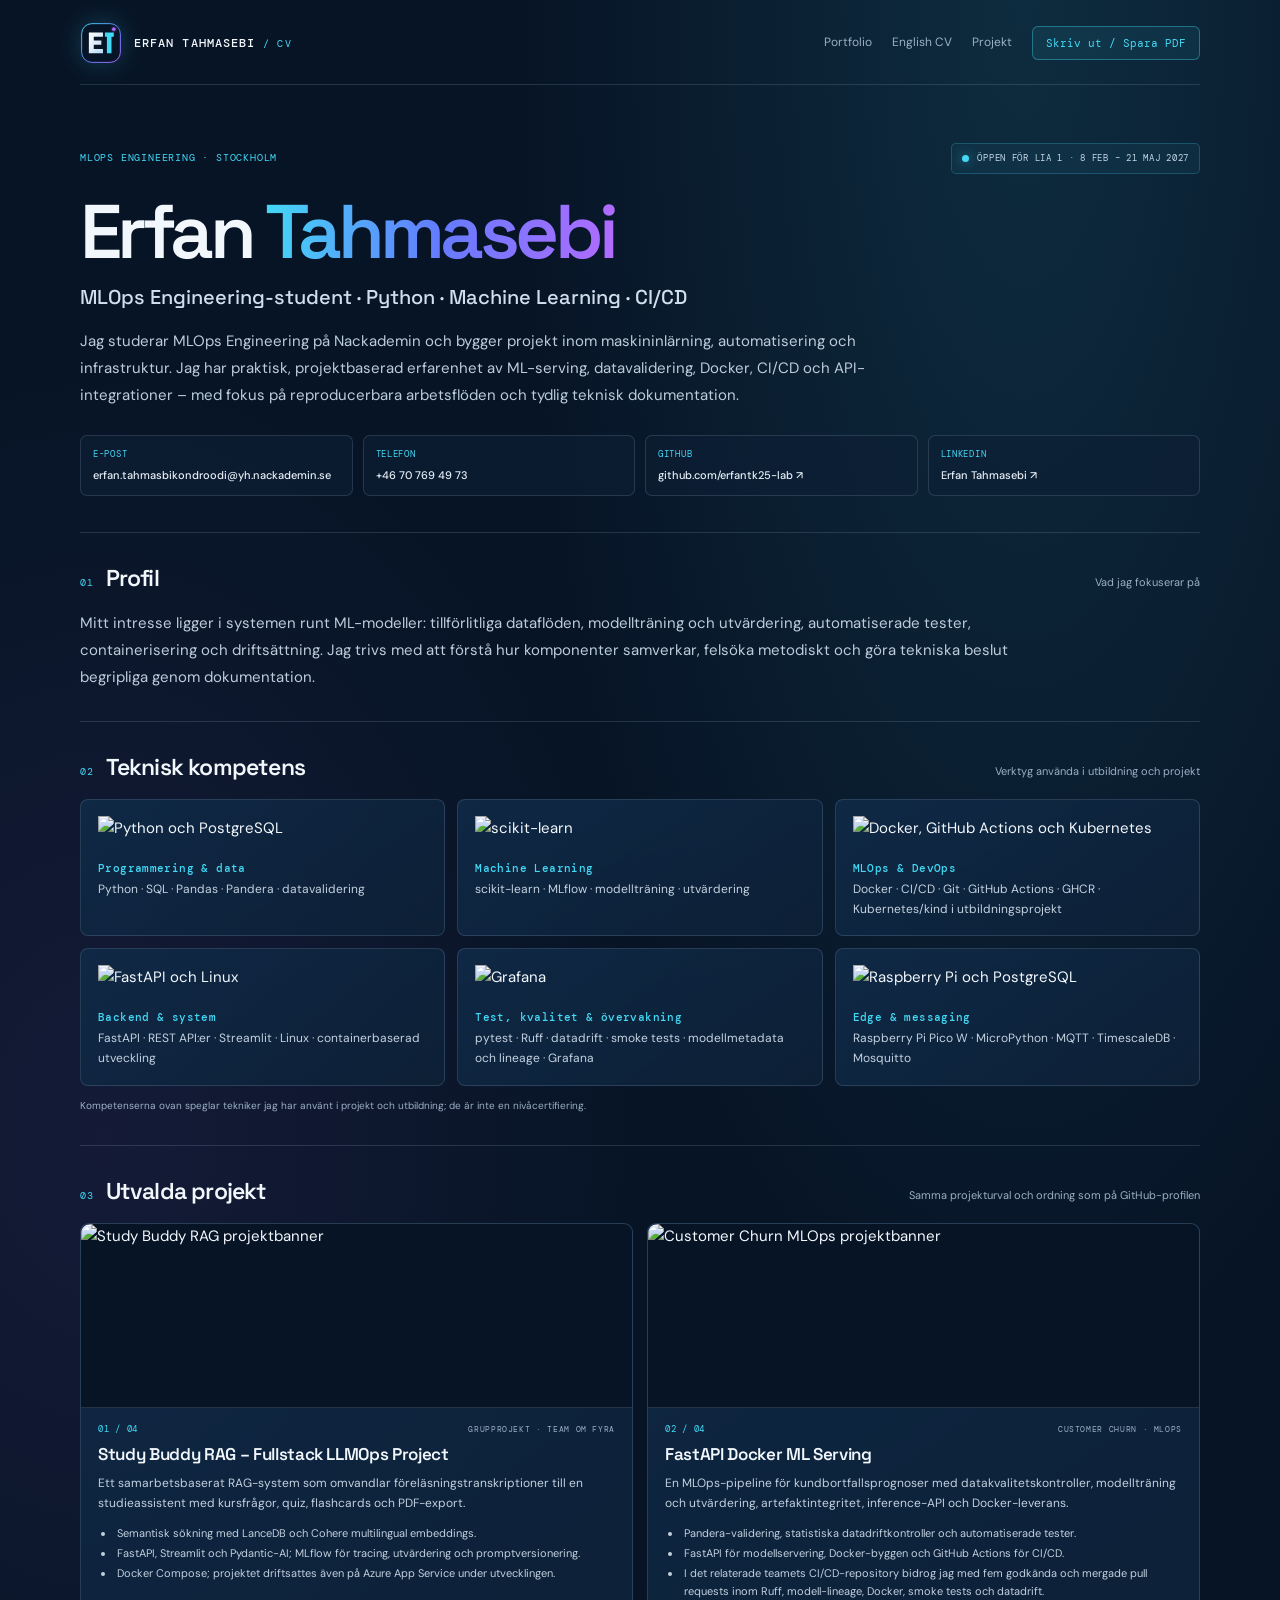
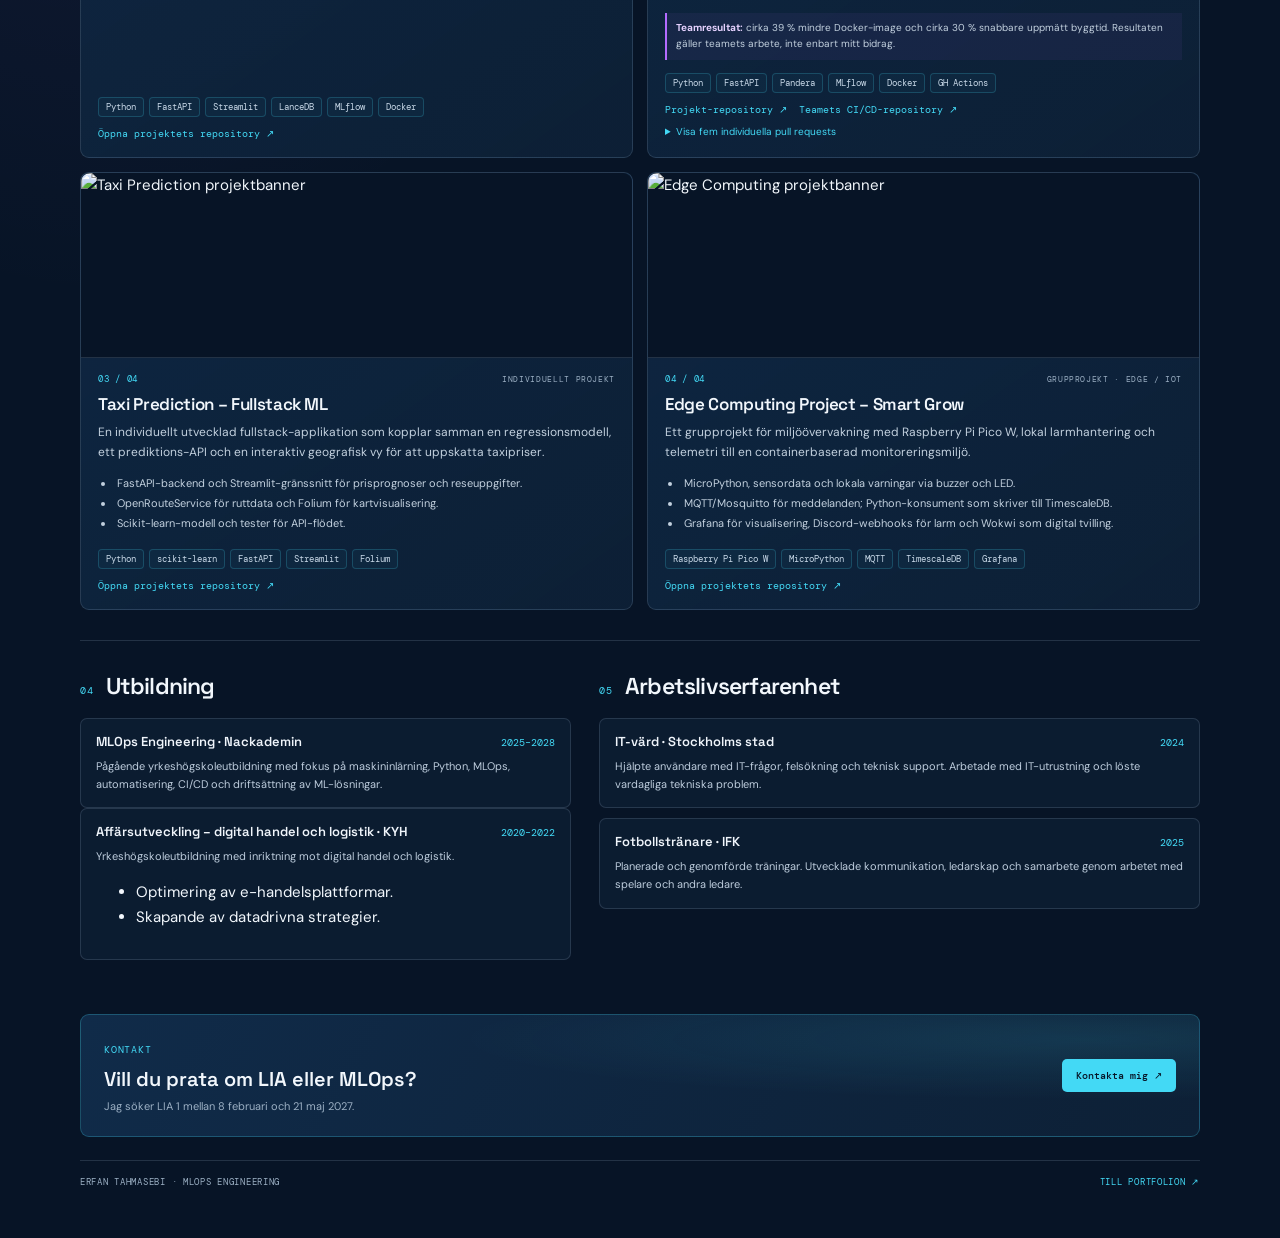
==== commit 6898797c: "Add KYH digital commerce and logistics education to Swedish CV" ====
--- a/cv/index.html
+++ b/cv/index.html
@@ -177,6 +177,14 @@
             <div class="cv-entry-top"><h3>MLOps Engineering · Nackademin</h3><span>2025–2028</span></div>
             <p>Pågående yrkeshögskoleutbildning med fokus på maskininlärning, Python, MLOps, automatisering, CI/CD och driftsättning av ML-lösningar.</p>
           </article>
+          <article class="cv-timeline-card">
+            <div class="cv-entry-top"><h3>Affärsutveckling – digital handel och logistik · KYH</h3><span>2020–2022</span></div>
+            <p>Yrkeshögskoleutbildning med inriktning mot digital handel och logistik.</p>
+            <ul>
+              <li>Optimering av e-handelsplattformar.</li>
+              <li>Skapande av datadrivna strategier.</li>
+            </ul>
+          </article>
         </section>
         <section class="cv-section" id="experience">
           <div class="cv-section-title"><span>05</span><h2>Arbetslivserfarenhet</h2></div>
--- a/cv.css
+++ b/cv.css
@@ -0,0 +1,186 @@
+:root{
+  --cv-bg:#071426;
+  --cv-panel:#0D2036;
+  --cv-panel-2:#102B49;
+  --cv-text:#F2F7FC;
+  --cv-muted:#9CB0C4;
+  --cv-cyan:#43D9F5;
+  --cv-blue:#647BFF;
+  --cv-violet:#B36BFF;
+  --cv-border:rgba(180,205,230,.16);
+  --cv-body:"DM Sans",sans-serif;
+  --cv-heading:"Space Grotesk",sans-serif;
+  --cv-mono:"DM Mono",monospace;
+}
+*{box-sizing:border-box}
+html{scroll-behavior:smooth}
+body{margin:0;background:radial-gradient(ellipse at 80% 0%,rgba(67,217,245,.12),transparent 35%),radial-gradient(ellipse at 8% 40%,rgba(179,107,255,.08),transparent 32%),var(--cv-bg);color:var(--cv-text);font-family:var(--cv-body);font-size:15px;line-height:1.65}
+a{color:inherit;text-decoration:none}
+a:hover{color:var(--cv-cyan)}
+button{font:inherit}
+.cv-shell{width:min(1120px,calc(100% - 48px));margin:0 auto;padding:22px 0 48px}
+.cv-header{display:flex;align-items:center;justify-content:space-between;gap:22px;padding:0 0 20px;border-bottom:1px solid var(--cv-border)}
+.cv-brand{display:flex;align-items:center;gap:12px;font:500 12px var(--cv-mono);letter-spacing:.09em}
+.cv-brand img{width:42px;height:42px;border-radius:12px;filter:drop-shadow(0 0 12px rgba(67,217,245,.22))}
+.cv-brand small{color:var(--cv-cyan);font-weight:400}
+.cv-nav{display:flex;align-items:center;gap:20px;color:var(--cv-muted);font-size:12px}
+.cv-nav a{transition:color .2s ease}
+.cv-actions{display:flex;flex-wrap:wrap;gap:10px;margin-top:18px}
+.cv-actions .button{white-space:nowrap}
+@media(max-width:620px){.cv-actions{width:100%}.cv-actions .button{flex:1 1 auto;text-align:center}}
+.cv-print{border:1px solid rgba(67,217,245,.38);border-radius:6px;padding:9px 13px;background:rgba(67,217,245,.07);color:var(--cv-cyan);font:11px var(--cv-mono);cursor:pointer}
+.cv-print:hover{background:rgba(67,217,245,.15)}
+.cv-hero{padding:58px 0 36px;border-bottom:1px solid var(--cv-border)}
+.cv-hero-meta{display:flex;justify-content:space-between;align-items:center;gap:14px;flex-wrap:wrap;margin-bottom:20px}
+.cv-kicker,.cv-status,.cv-section-title>span,.cv-project-number,.cv-project-type,.cv-contact-grid span,.cv-site-footer{font-family:var(--cv-mono);letter-spacing:.08em;text-transform:uppercase}
+.cv-kicker{color:var(--cv-cyan);font-size:10px}
+.cv-status{display:inline-flex;align-items:center;gap:8px;padding:7px 10px;border:1px solid rgba(67,217,245,.23);border-radius:5px;background:rgba(67,217,245,.05);color:#c5d8e8;font-size:9px}
+.cv-status i{width:7px;height:7px;border-radius:50%;background:var(--cv-cyan);box-shadow:0 0 12px rgba(67,217,245,.6)}
+.cv-hero h1{margin:0;font:600 clamp(44px,7vw,76px)/1 var(--cv-heading);letter-spacing:-.06em}
+.cv-hero h1 em{font-style:normal;background:linear-gradient(95deg,var(--cv-cyan),var(--cv-blue),var(--cv-violet));background-clip:text;-webkit-background-clip:text;color:transparent}
+.cv-role{margin:14px 0 18px;color:#d2deeb;font:500 clamp(15px,2vw,20px) var(--cv-heading)}
+.cv-summary{max-width:820px;margin:0;color:#bdccdc;font-size:15px;line-height:1.8}
+.cv-contact-grid{display:grid;grid-template-columns:repeat(4,minmax(0,1fr));gap:10px;margin-top:26px}
+.cv-contact-grid a{display:flex;min-width:0;flex-direction:column;gap:4px;padding:11px 12px;border:1px solid var(--cv-border);border-radius:7px;background:rgba(13,32,54,.62)}
+.cv-contact-grid a:hover{border-color:rgba(67,217,245,.4);background:rgba(16,43,73,.82)}
+.cv-contact-grid span{color:var(--cv-cyan);font-size:9px}
+.cv-contact-grid strong{overflow-wrap:anywhere;color:#e8f0f8;font-size:11px;font-weight:500}
+.cv-section{padding:30px 0;border-bottom:1px solid var(--cv-border)}
+.cv-section-title{display:flex;align-items:baseline;gap:12px;flex-wrap:wrap;margin-bottom:17px}
+.cv-section-title>span{color:var(--cv-cyan);font-size:10px}
+.cv-section-title h2{margin:0;font:600 23px var(--cv-heading);letter-spacing:-.035em}
+.cv-section-title p{margin:0 0 0 auto;color:var(--cv-muted);font-size:11px}
+.cv-body-copy{max-width:930px;margin:0;color:#bdccdc;line-height:1.8}
+.cv-skills-grid{display:grid;grid-template-columns:repeat(3,minmax(0,1fr));gap:12px}
+.cv-skill{min-width:0;padding:16px 17px;border:1px solid var(--cv-border);border-radius:8px;background:linear-gradient(145deg,rgba(16,43,73,.86),rgba(13,32,54,.96))}
+.cv-skill img{display:block;width:auto;max-width:100%;height:35px;object-fit:contain;object-position:left center;margin-bottom:10px}
+.cv-skill h3{margin:0 0 5px;color:var(--cv-cyan);font:500 11px var(--cv-mono);letter-spacing:.035em}
+.cv-skill p{margin:0;color:#c4d2e0;font-size:12px;line-height:1.65}
+.cv-skill-note{margin:12px 0 0;color:var(--cv-muted);font-size:10px}
+.cv-project-grid{display:grid;grid-template-columns:repeat(2,minmax(0,1fr));gap:14px}
+.cv-project{display:flex;min-width:0;flex-direction:column;padding:17px;border:1px solid var(--cv-border);border-radius:9px;background:linear-gradient(145deg,rgba(16,43,73,.82),rgba(13,32,54,.97));break-inside:avoid}
+.cv-project:hover{border-color:rgba(67,217,245,.34)}
+.cv-project-banner{display:block;overflow:hidden;margin:-17px -17px 14px;border-bottom:1px solid var(--cv-border);border-radius:9px 9px 0 0;background:#071426}
+.cv-project-banner img{display:block;width:100%;aspect-ratio:3/1;object-fit:cover;transition:transform .3s ease}
+.cv-project-banner:hover img{transform:scale(1.025)}
+.cv-project-top{display:flex;align-items:center;justify-content:space-between;gap:8px;margin-bottom:7px}
+.cv-project-number{color:var(--cv-cyan);font-size:9px}
+.cv-project-type{color:var(--cv-muted);font-size:8px;text-align:right}
+.cv-project h3{margin:0 0 8px;font:600 17px/1.28 var(--cv-heading);letter-spacing:-.02em}
+.cv-project p{margin:0 0 9px;color:#c2d0de;font-size:12px;line-height:1.65}
+.cv-project ul{margin:0 0 10px;padding-left:17px;color:#c2d0de;font-size:11px;line-height:1.55}
+.cv-project li{padding-left:2px;margin:3px 0}
+.cv-tags{display:flex;flex-wrap:wrap;gap:5px;margin-top:auto;padding-top:4px}
+.cv-tags span{padding:3px 7px;border:1px solid rgba(67,217,245,.2);border-radius:4px;background:rgba(67,217,245,.035);color:#c9d9e8;font:9px var(--cv-mono)}
+.cv-project-link{display:inline-block;margin-top:10px;color:var(--cv-cyan);font:10px var(--cv-mono);overflow-wrap:anywhere}
+.cv-project-links{display:flex;gap:12px;flex-wrap:wrap}
+.cv-team-result{padding:7px 9px;border-left:2px solid var(--cv-violet);background:rgba(179,107,255,.06);font-size:10px!important}
+.cv-team-result strong{color:#e6d2ff}
+.cv-pr-details{margin-top:8px;color:#c2d0de;font-size:10px}
+.cv-pr-details summary{color:var(--cv-cyan);cursor:pointer}
+.cv-pr-details ul{margin-top:6px}
+.cv-pr-details a{color:#cbd8e6;text-decoration:underline;text-decoration-color:rgba(67,217,245,.32);text-underline-offset:2px}
+.cv-bottom-grid{display:grid;grid-template-columns:.9fr 1.1fr;gap:28px}
+.cv-bottom-grid .cv-section{border-bottom:0}
+.cv-timeline{display:grid;gap:10px}
+.cv-timeline-card{padding:14px 15px;border:1px solid var(--cv-border);border-radius:7px;background:rgba(13,32,54,.7);break-inside:avoid}
+.cv-entry-top{display:flex;justify-content:space-between;align-items:baseline;gap:10px;flex-wrap:wrap}
+.cv-entry-top h3{margin:0;color:#f0f5fb;font:600 13px var(--cv-heading)}
+.cv-entry-top span{color:var(--cv-cyan);font:10px var(--cv-mono)}
+.cv-timeline-card p{margin:7px 0 0;color:#bdccdc;font-size:11px;line-height:1.65}
+.cv-footer-cta{display:flex;align-items:center;justify-content:space-between;gap:24px;margin:24px 0 5px;padding:21px 23px;border:1px solid rgba(67,217,245,.25);border-radius:9px;background:radial-gradient(ellipse at 90% 20%,rgba(67,217,245,.12),transparent 44%),linear-gradient(120deg,#102b49,#0d2036)}
+.cv-footer-cta h2{margin:5px 0;font:600 20px var(--cv-heading)}
+.cv-footer-cta p{margin:0;color:var(--cv-muted);font-size:11px}
+.cv-footer-cta>a{flex:0 0 auto;padding:10px 14px;border-radius:5px;background:var(--cv-cyan);color:#071426;font:500 10px var(--cv-mono)}
+.cv-site-footer{display:flex;justify-content:space-between;gap:12px;margin-top:23px;padding-top:14px;border-top:1px solid var(--cv-border);color:var(--cv-muted);font-size:9px}
+.cv-site-footer a{color:var(--cv-cyan)}
+a:focus-visible,button:focus-visible,summary:focus-visible{outline:2px solid var(--cv-cyan);outline-offset:3px;border-radius:3px}
+@media(max-width:850px){
+  .cv-shell{width:min(100% - 32px,720px)}
+  .cv-header{align-items:flex-start}
+  .cv-nav{gap:10px;flex-wrap:wrap;justify-content:flex-end}
+  .cv-contact-grid{grid-template-columns:repeat(2,minmax(0,1fr))}
+  .cv-skills-grid{grid-template-columns:repeat(2,minmax(0,1fr))}
+}
+@media(max-width:620px){
+  .cv-shell{width:calc(100% - 28px);padding-top:14px}
+  .cv-header{flex-direction:column;align-items:flex-start;gap:14px}
+  .cv-nav{justify-content:flex-start;gap:13px;font-size:11px}
+  .cv-hero{padding:40px 0 28px}
+  .cv-hero-meta{align-items:flex-start;flex-direction:column}
+  .cv-hero h1{font-size:49px}
+  .cv-role{font-size:15px;line-height:1.45}
+  .cv-summary{font-size:13px}
+  .cv-contact-grid,.cv-skills-grid,.cv-project-grid,.cv-bottom-grid{grid-template-columns:1fr}
+  .cv-section{padding:24px 0}
+  .cv-section-title h2{font-size:21px}
+  .cv-section-title p{flex-basis:100%;margin-left:24px}
+  .cv-project h3{font-size:17px}
+  .cv-footer-cta{align-items:flex-start;flex-direction:column}
+  .cv-site-footer{flex-direction:column}
+}
+@media(prefers-reduced-motion:reduce){
+  *,*::before,*::after{scroll-behavior:auto!important;transition-duration:.01ms!important}
+}
+@page{size:A4 portrait;margin:11mm}
+@media print{
+  html,body{background:#fff!important;color:#14243a!important;font-size:8pt!important;line-height:1.35!important}
+  .cv-shell{width:auto!important;max-width:none!important;margin:0!important;padding:0!important}
+  .cv-header{padding:0 0 3mm!important;border-bottom:1px solid #cad5e2!important}
+  .cv-brand{color:#10243b!important}
+  .cv-brand img{width:9mm!important;height:9mm!important;filter:none!important}
+  .cv-nav{display:none!important}
+  .cv-hero{padding:6mm 0 4mm!important;border-bottom:1px solid #cad5e2!important}
+  .cv-hero-meta{margin-bottom:2mm!important}
+  .cv-kicker,.cv-section-title>span,.cv-project-number{color:#087f9b!important}
+  .cv-status{border-color:#b9dce4!important;background:#eef9fb!important;color:#18455b!important}
+  .cv-hero h1{font-size:28pt!important;color:#10243b!important}
+  .cv-hero h1 em{color:#087f9b!important;background:none!important}
+  .cv-role{margin:2mm 0!important;color:#294866!important;font-size:10pt!important}
+  .cv-summary{font-size:8pt!important;line-height:1.4!important;color:#34475d!important}
+  .cv-contact-grid{grid-template-columns:repeat(4,minmax(0,1fr))!important;gap:2mm!important;margin-top:3mm!important}
+  .cv-contact-grid a{padding:2mm!important;border:1px solid #d7e0e9!important;background:#fff!important}
+  .cv-contact-grid span{font-size:6pt!important;color:#087f9b!important}
+  .cv-contact-grid strong{font-size:6.3pt!important;color:#1d334a!important}
+  .cv-section{padding:4mm 0!important;border-bottom:1px solid #d5dee8!important}
+  .cv-section-title{margin-bottom:2mm!important;gap:2mm!important}
+  .cv-section-title h2{font-size:13pt!important;color:#14243a!important}
+  .cv-section-title p{font-size:6.5pt!important;color:#64758a!important}
+  .cv-body-copy{font-size:8pt!important;color:#34475d!important}
+  .cv-skills-grid{grid-template-columns:repeat(3,minmax(0,1fr))!important;gap:2mm!important}
+  .cv-skill{padding:2.5mm!important;background:#f5f8fc!important;border-color:#dbe4ed!important}
+  .cv-skill img{height:7mm!important;margin-bottom:1mm!important}
+  .cv-skill h3{font-size:7pt!important;color:#087f9b!important}
+  .cv-skill p{font-size:7pt!important;color:#34475d!important}
+  .cv-skill-note{font-size:6.5pt!important;color:#63758b!important}
+  #projects{break-before:page!important}
+  .cv-project-grid{grid-template-columns:repeat(2,minmax(0,1fr))!important;gap:2.5mm!important}
+  .cv-project{display:flex!important;padding:2.5mm!important;background:#fff!important;border-color:#d7e0e9!important}
+  .cv-project-banner{display:none!important}
+  .cv-project-top{margin-bottom:1mm!important}
+  .cv-project-type{font-size:5.5pt!important;color:#61748a!important}
+  .cv-project h3{font-size:9.5pt!important;color:#152a42!important;margin-bottom:1mm!important}
+  .cv-project p,.cv-project ul{font-size:7pt!important;line-height:1.25!important;color:#354960!important;margin-bottom:1mm!important}
+  .cv-project ul{padding-left:3.5mm!important}
+  .cv-project li{margin:.3mm 0!important}
+  .cv-tags{gap:1mm!important}
+  .cv-tags span{font-size:5.8pt!important;padding:.4mm 1mm!important;background:#f1f6fa!important;border-color:#d8e4ed!important;color:#24425e!important}
+  .cv-project-link{font-size:6.5pt!important;color:#087f9b!important;margin-top:1mm!important}
+  .cv-team-result{background:#f7f1ff!important;border-left-color:#8a54c2!important;color:#34475d!important}
+  .cv-team-result strong{color:#6635a0!important}
+  .cv-pr-details{display:none!important}
+  .cv-bottom-grid{grid-template-columns:.9fr 1.1fr!important;gap:5mm!important}
+  .cv-bottom-grid .cv-section{padding:3mm 0!important}
+  .cv-timeline{gap:1.5mm!important}
+  .cv-timeline-card{padding:2mm!important;background:#f7f9fc!important;border-color:#dbe3eb!important}
+  .cv-entry-top h3{font-size:7.5pt!important;color:#152a42!important}
+  .cv-entry-top span{font-size:6.5pt!important;color:#087f9b!important}
+  .cv-timeline-card p{font-size:6.8pt!important;color:#354960!important;margin-top:1mm!important}
+  .cv-footer-cta{padding:3mm!important;margin:3mm 0!important;border-color:#bfdde5!important;background:#f2fafc!important;break-inside:avoid!important}
+  .cv-footer-cta h2{font-size:11pt!important;color:#14243a!important}
+  .cv-footer-cta p{font-size:7pt!important;color:#50647a!important}
+  .cv-footer-cta>a{background:#087f9b!important;color:#fff!important;font-size:7pt!important}
+  .cv-site-footer{margin-top:3mm!important;padding-top:2mm!important;color:#63758b!important}
+  .cv-site-footer a{color:#087f9b!important}
+  a{color:#087f9b!important;text-decoration:none!important}
+}
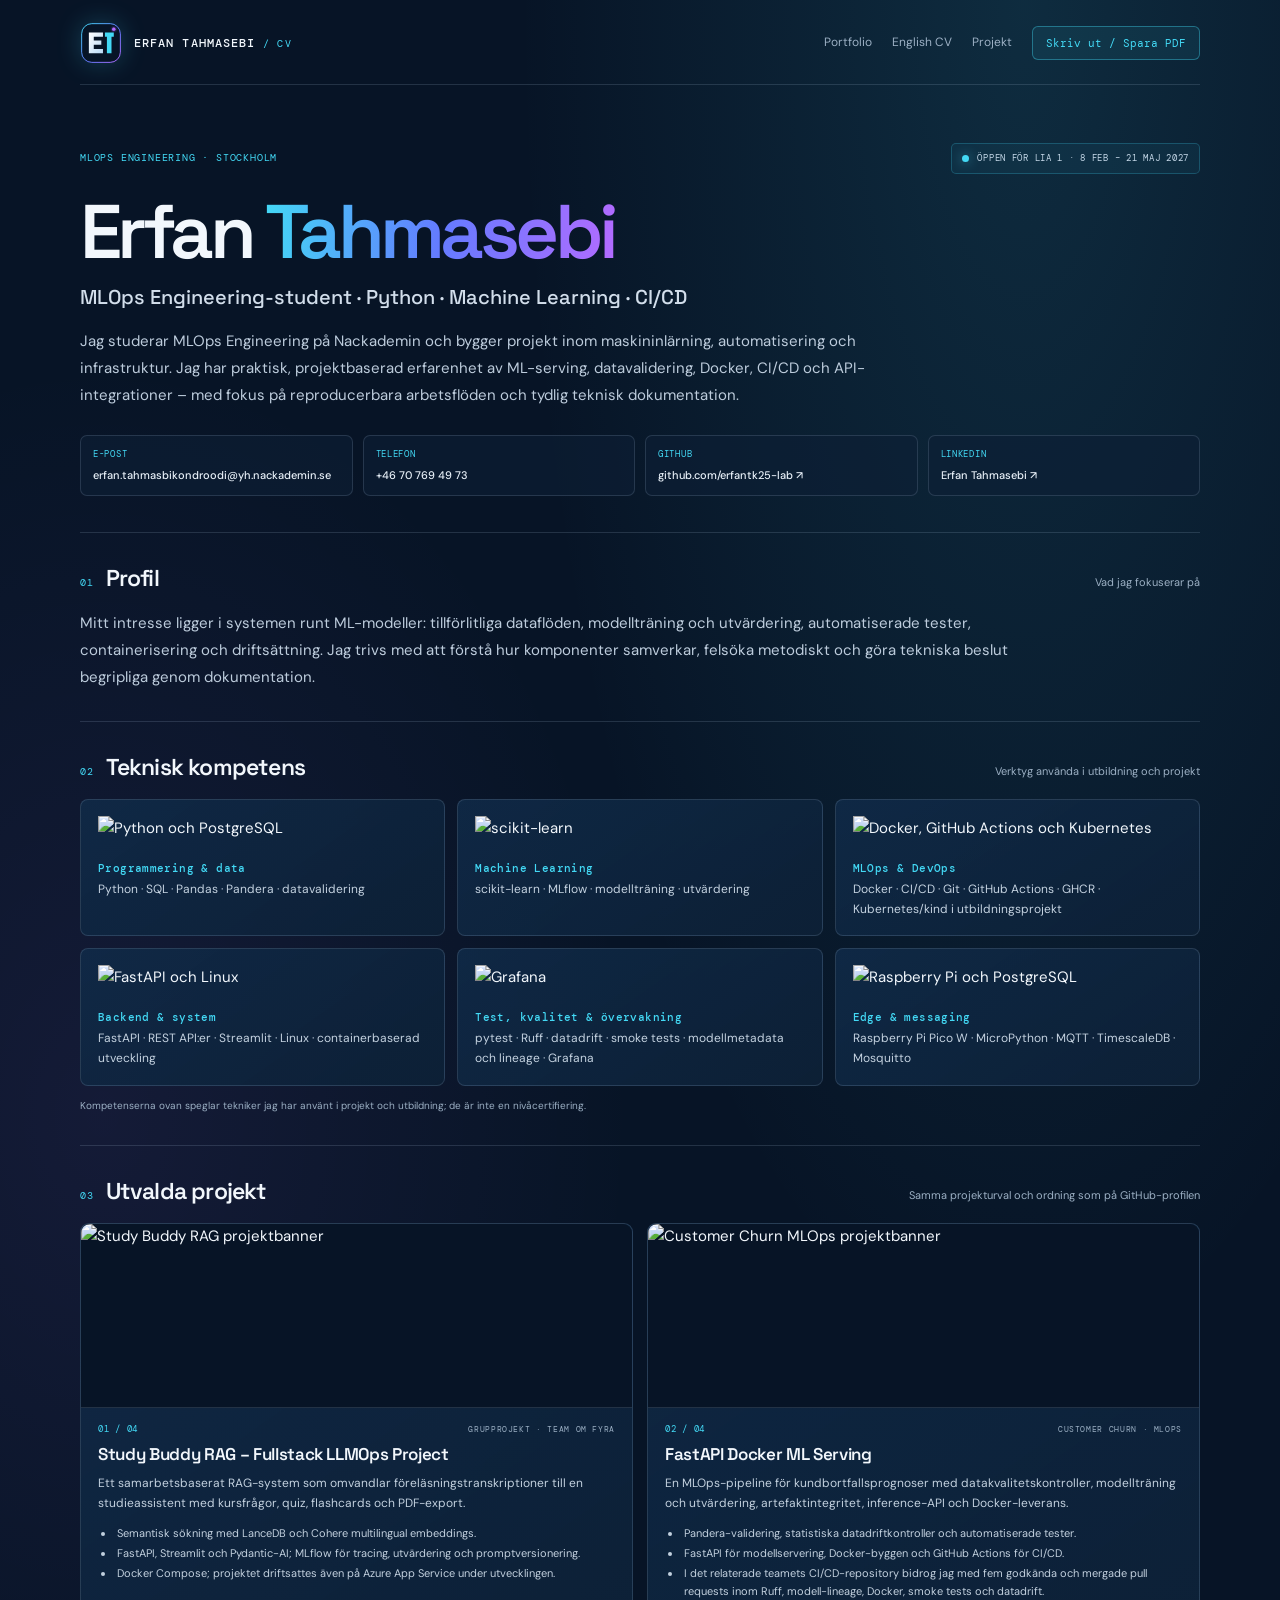
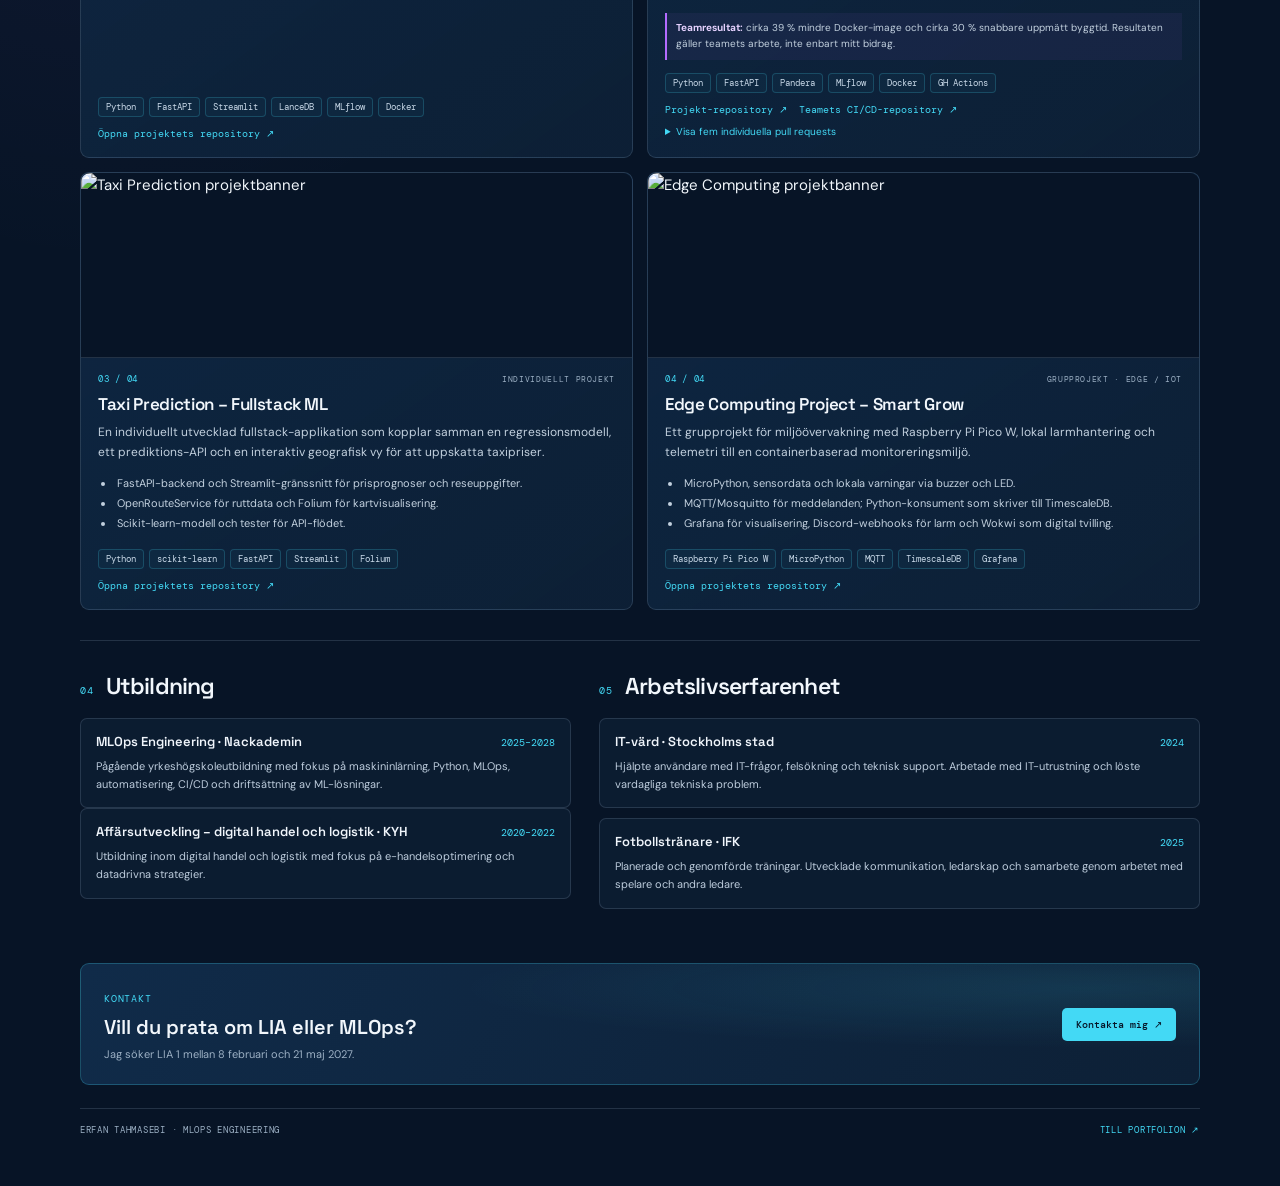
==== commit 263bb6d7: "Condense KYH education description" ====
--- a/cv/index.html
+++ b/cv/index.html
@@ -179,11 +179,7 @@
           </article>
           <article class="cv-timeline-card">
             <div class="cv-entry-top"><h3>Affärsutveckling – digital handel och logistik · KYH</h3><span>2020–2022</span></div>
-            <p>Yrkeshögskoleutbildning med inriktning mot digital handel och logistik.</p>
-            <ul>
-              <li>Optimering av e-handelsplattformar.</li>
-              <li>Skapande av datadrivna strategier.</li>
-            </ul>
+            <p>Utbildning inom digital handel och logistik med fokus på e-handelsoptimering och datadrivna strategier.</p>
           </article>
         </section>
         <section class="cv-section" id="experience">
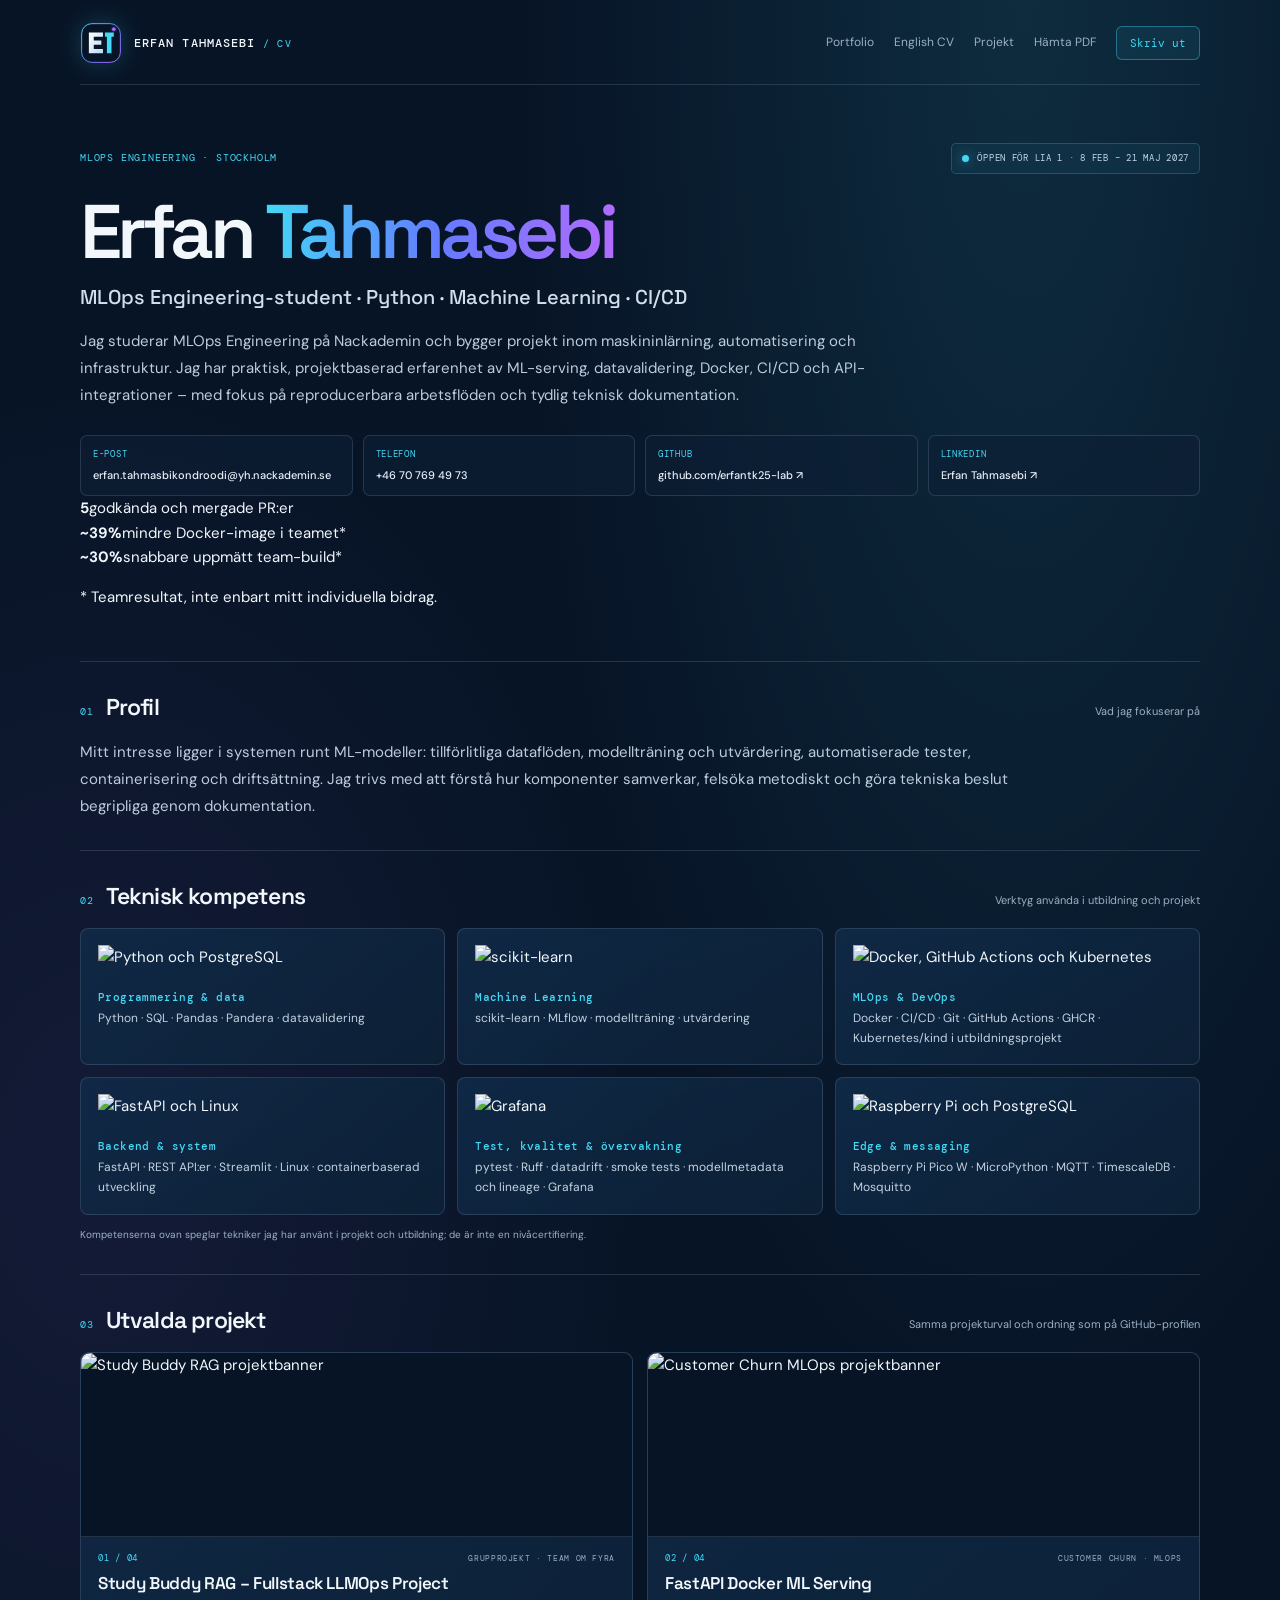
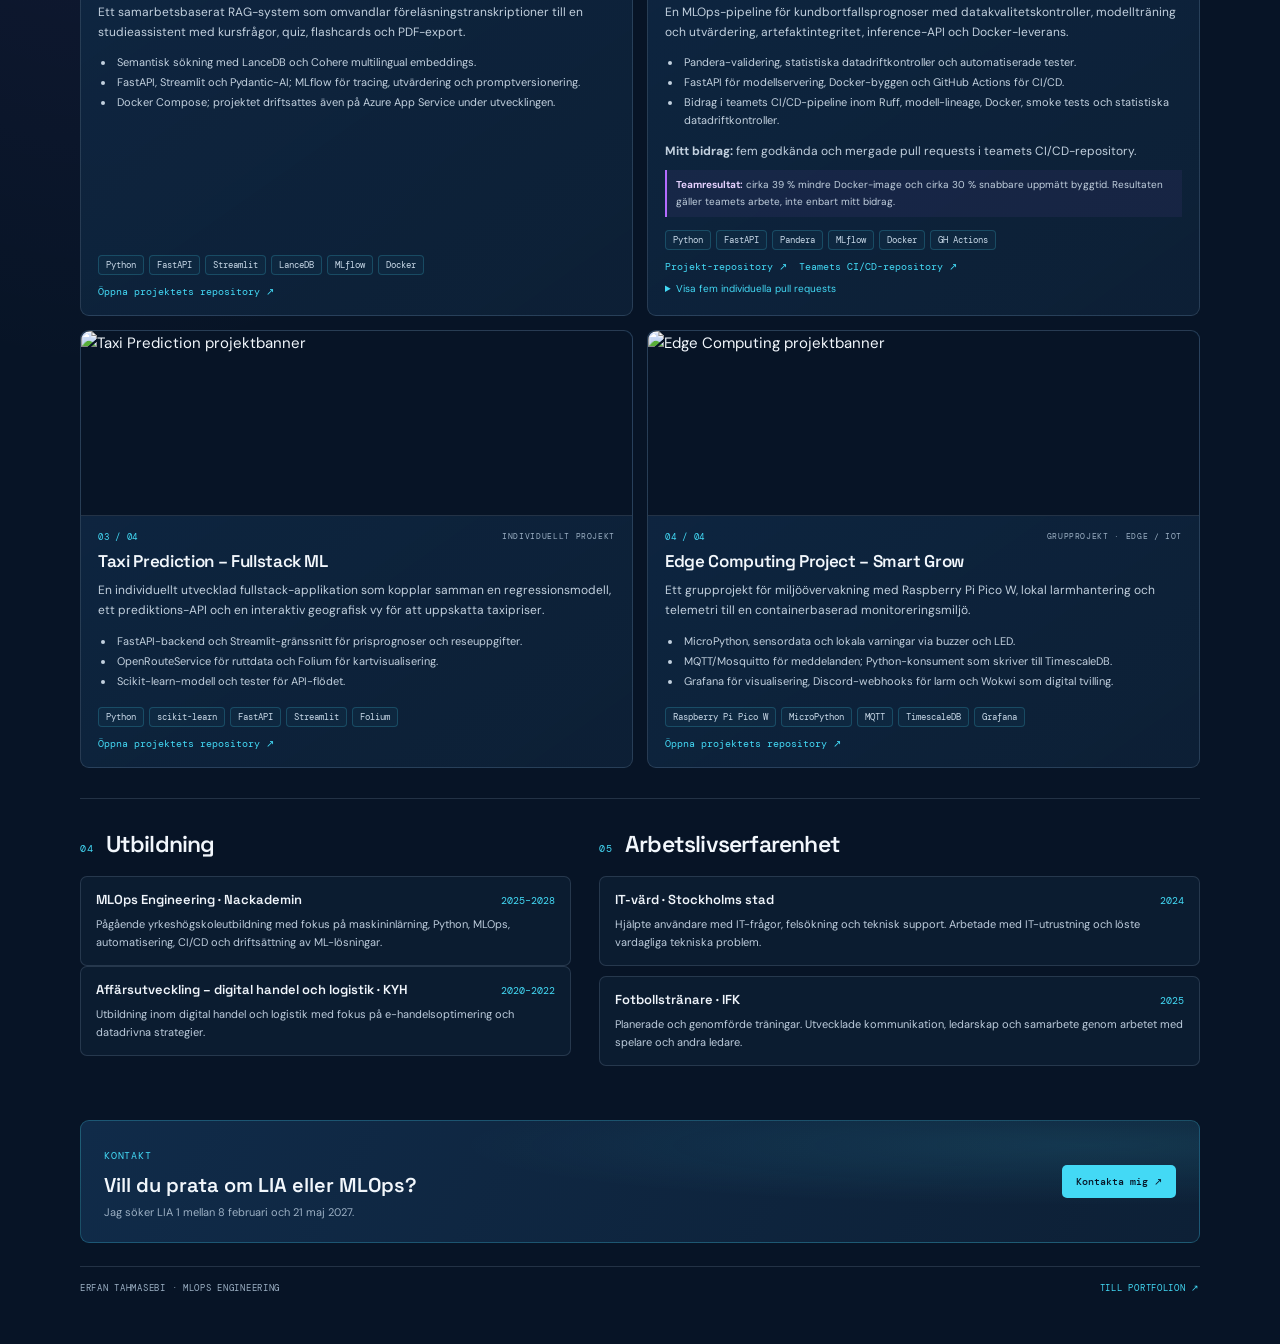
==== commit f043a03f: "Improve Swedish CV print layout and highlight technical contributions" ====
--- a/cv/index.html
+++ b/cv/index.html
@@ -30,7 +30,8 @@
         <a href="../">Portfolio</a>
         <a href="./en/">English CV</a>
         <a href="#projects">Projekt</a>
-        <button class="cv-print" type="button" onclick="window.print()">Skriv ut / Spara PDF</button>
+        <a class="cv-download" href="Erfan-Tahmasebi-CV-SV.pdf" download>Hämta PDF</a>
+        <button class="cv-print" type="button" onclick="window.print()">Skriv ut</button>
       </nav>
     </header>
 
@@ -49,6 +50,12 @@
           <a href="https://github.com/erfantk25-lab" target="_blank" rel="noopener noreferrer"><span>GITHUB</span><strong>github.com/erfantk25-lab ↗</strong></a>
           <a href="https://www.linkedin.com/in/erfan-tahmasbikondroodi/" target="_blank" rel="noopener noreferrer"><span>LINKEDIN</span><strong>Erfan Tahmasebi ↗</strong></a>
         </div>
+        <div class="cv-highlights" aria-label="Tekniska bidrag">
+          <div><strong>5</strong><span>godkända och mergade PR:er</span></div>
+          <div><strong>~39%</strong><span>mindre Docker-image i teamet*</span></div>
+          <div><strong>~30%</strong><span>snabbare uppmätt team-build*</span></div>
+          <p>* Teamresultat, inte enbart mitt individuella bidrag.</p>
+        </div>
       </section>
 
       <section class="cv-section" id="profile">
@@ -116,8 +123,9 @@
             <ul>
               <li>Pandera-validering, statistiska datadriftkontroller och automatiserade tester.</li>
               <li>FastAPI för modellservering, Docker-byggen och GitHub Actions för CI/CD.</li>
-              <li>I det relaterade teamets CI/CD-repository bidrog jag med fem godkända och mergade pull requests inom Ruff, modell-lineage, Docker, smoke tests och datadrift.</li>
-            </ul>
+              <li>Bidrag i teamets CI/CD-pipeline inom Ruff, modell-lineage, Docker, smoke tests och statistiska datadriftkontroller.</li>
+            </ul>
+            <p class="cv-project-impact"><strong>Mitt bidrag:</strong> fem godkända och mergade pull requests i teamets CI/CD-repository.</p>
             <p class="cv-team-result"><strong>Teamresultat:</strong> cirka 39 % mindre Docker-image och cirka 30 % snabbare uppmätt byggtid. Resultaten gäller teamets arbete, inte enbart mitt bidrag.</p>
             <div class="cv-tags"><span>Python</span><span>FastAPI</span><span>Pandera</span><span>MLflow</span><span>Docker</span><span>GH Actions</span></div>
             <div class="cv-project-links">
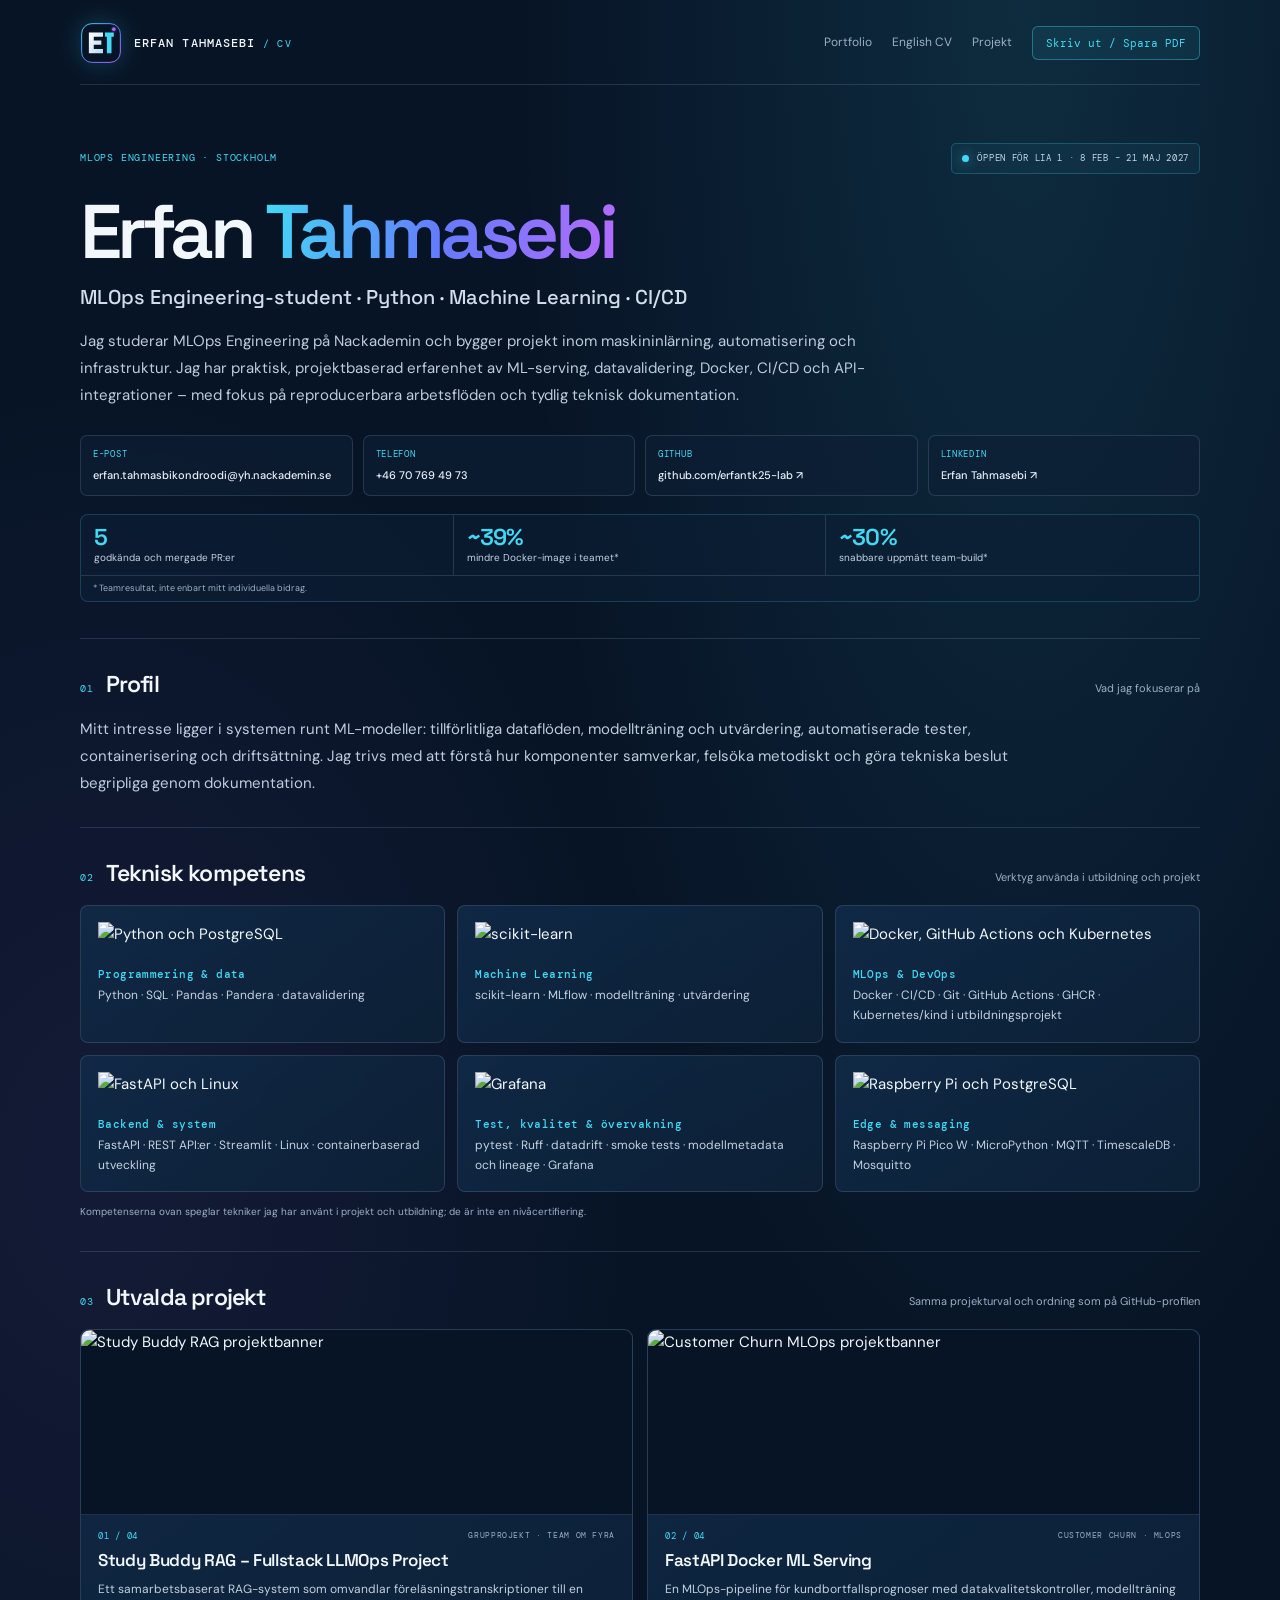
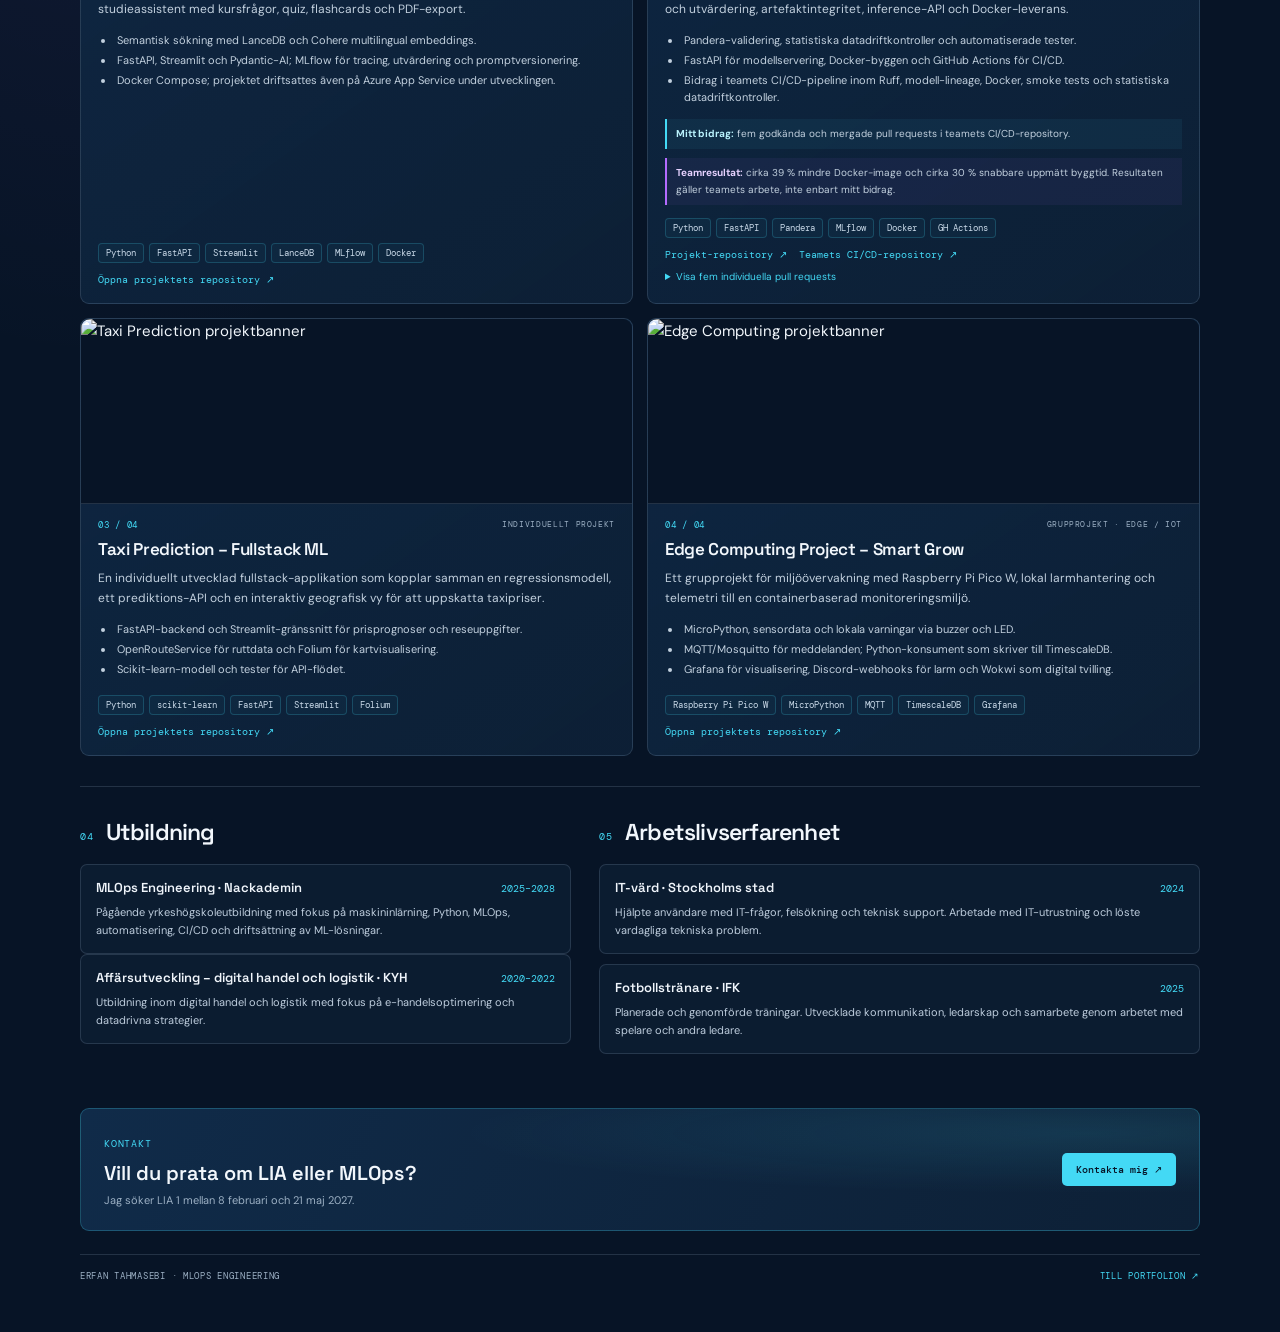
==== commit 5a5642c9: "Keep Swedish CV navigation on the web CV page" ====
--- a/cv/index.html
+++ b/cv/index.html
@@ -30,8 +30,7 @@
         <a href="../">Portfolio</a>
         <a href="./en/">English CV</a>
         <a href="#projects">Projekt</a>
-        <a class="cv-download" href="Erfan-Tahmasebi-CV-SV.pdf" download>Hämta PDF</a>
-        <button class="cv-print" type="button" onclick="window.print()">Skriv ut</button>
+        <button class="cv-print" type="button" onclick="window.print()">Skriv ut / Spara PDF</button>
       </nav>
     </header>
 
--- a/cv.css
+++ b/cv.css
@@ -183,4 +183,79 @@
   .cv-site-footer{margin-top:3mm!important;padding-top:2mm!important;color:#63758b!important}
   .cv-site-footer a{color:#087f9b!important}
   a{color:#087f9b!important;text-decoration:none!important}
-}+}
+
+/* Compact CV download and achievement components */
+.cv-download{display:inline-flex;align-items:center;padding:8px 11px;border:1px solid rgba(67,217,245,.38);border-radius:6px;background:rgba(67,217,245,.08);color:var(--cv-cyan)!important;font:11px var(--cv-mono);white-space:nowrap}
+.cv-download:hover{background:rgba(67,217,245,.16)}
+.cv-highlights{display:grid;grid-template-columns:repeat(3,minmax(0,1fr));gap:0;margin-top:18px;border:1px solid rgba(67,217,245,.2);border-radius:8px;overflow:hidden;background:rgba(13,32,54,.58)}
+.cv-highlights>div{display:flex;flex-direction:column;gap:2px;padding:11px 13px;border-right:1px solid var(--cv-border)}
+.cv-highlights>div:nth-child(3){border-right:0}
+.cv-highlights strong{color:var(--cv-cyan);font:600 23px/1 var(--cv-heading);letter-spacing:-.04em}
+.cv-highlights span{color:#c3d2e0;font-size:10px;line-height:1.35}
+.cv-highlights>p{grid-column:1/-1;margin:0;padding:5px 12px;border-top:1px solid var(--cv-border);color:var(--cv-muted);font-size:9px}
+.cv-project-impact{padding:7px 9px;border-left:2px solid var(--cv-cyan);background:rgba(67,217,245,.06);font-size:10px!important}
+.cv-project-impact strong{color:#b9f2fc}
+@media(max-width:620px){.cv-highlights{grid-template-columns:1fr}.cv-highlights>div{border-right:0;border-bottom:1px solid var(--cv-border)}.cv-highlights>div:nth-child(3){border-bottom:0}}
+@media print{
+  @page{size:A4 portrait;margin:9mm 10mm}
+  html,body{font-size:7.5pt!important;line-height:1.28!important}
+  .cv-shell{width:auto!important;max-width:none!important;margin:0!important;padding:0!important}
+  .cv-header{padding:0 0 2mm!important}
+  .cv-brand{font-size:8pt!important}
+  .cv-brand img{width:7mm!important;height:7mm!important}
+  .cv-nav{display:none!important}
+  .cv-hero{padding:3mm 0 2.5mm!important}
+  .cv-hero-meta{margin-bottom:1.5mm!important}
+  .cv-status{padding:1mm 1.5mm!important;font-size:5.8pt!important}
+  .cv-hero h1{font-size:24pt!important}
+  .cv-role{margin:1.5mm 0!important;font-size:8.5pt!important}
+  .cv-summary{font-size:7pt!important;line-height:1.25!important}
+  .cv-contact-grid{gap:1mm!important;margin-top:2mm!important}
+  .cv-contact-grid a{padding:1.3mm!important}
+  .cv-contact-grid span{font-size:5.4pt!important}
+  .cv-contact-grid strong{font-size:5.7pt!important}
+  .cv-highlights{margin-top:2mm!important;background:#f3f8fb!important;border-color:#cbdde8!important}
+  .cv-highlights>div{padding:1.5mm 2mm!important;border-color:#d5e0e9!important}
+  .cv-highlights strong{font-size:13pt!important;color:#087f9b!important}
+  .cv-highlights span{font-size:5.8pt!important;color:#34475d!important}
+  .cv-highlights>p{padding:1mm 2mm!important;font-size:5.4pt!important;color:#63758b!important;border-color:#d5e0e9!important}
+  .cv-section{padding:2.5mm 0!important}
+  .cv-section-title{margin-bottom:1.3mm!important;gap:1.5mm!important}
+  .cv-section-title h2{font-size:11pt!important}
+  .cv-section-title p{font-size:5.7pt!important}
+  .cv-body-copy{font-size:7pt!important;line-height:1.25!important}
+  .cv-skills-grid{gap:1.4mm!important}
+  .cv-skill{padding:1.5mm!important}
+  .cv-skill img{display:none!important}
+  .cv-skill h3{font-size:6.1pt!important;margin-bottom:.5mm!important}
+  .cv-skill p{font-size:6pt!important;line-height:1.18!important}
+  .cv-skill-note{margin-top:1mm!important;font-size:5.5pt!important}
+  #projects{break-before:page!important}
+  .cv-project-grid{gap:1.6mm!important}
+  .cv-project{padding:1.8mm!important;break-inside:avoid!important}
+  .cv-project-banner{display:none!important}
+  .cv-project-top{margin-bottom:.6mm!important}
+  .cv-project-number{font-size:5.8pt!important}
+  .cv-project-type{font-size:5.1pt!important}
+  .cv-project h3{font-size:8pt!important;line-height:1.15!important;margin-bottom:.7mm!important}
+  .cv-project p,.cv-project ul{font-size:6.1pt!important;line-height:1.18!important;margin-bottom:.7mm!important}
+  .cv-project li{margin:.2mm 0!important}
+  .cv-tags{gap:.7mm!important}
+  .cv-tags span{font-size:5.1pt!important;padding:.3mm .7mm!important}
+  .cv-project-link{font-size:5.6pt!important;margin-top:.7mm!important}
+  .cv-project-links{gap:2mm!important}
+  .cv-project-impact,.cv-team-result{padding:1mm 1.4mm!important;font-size:5.8pt!important}
+  .cv-pr-details{display:none!important}
+  .cv-bottom-grid{gap:3mm!important}
+  .cv-bottom-grid .cv-section{padding:1.8mm 0!important}
+  .cv-timeline{gap:.8mm!important}
+  .cv-timeline-card{padding:1.3mm!important}
+  .cv-entry-top h3{font-size:6.6pt!important}
+  .cv-entry-top span{font-size:5.8pt!important}
+  .cv-timeline-card p{font-size:5.8pt!important;line-height:1.2!important;margin-top:.5mm!important}
+  .cv-footer-cta{padding:1.8mm!important;margin:1.5mm 0!important}
+  .cv-footer-cta h2{font-size:9pt!important;margin:1mm 0!important}
+  .cv-footer-cta p,.cv-footer-cta>a{font-size:5.8pt!important}
+  .cv-site-footer{margin-top:1.5mm!important;padding-top:1mm!important;font-size:5.5pt!important}
+}
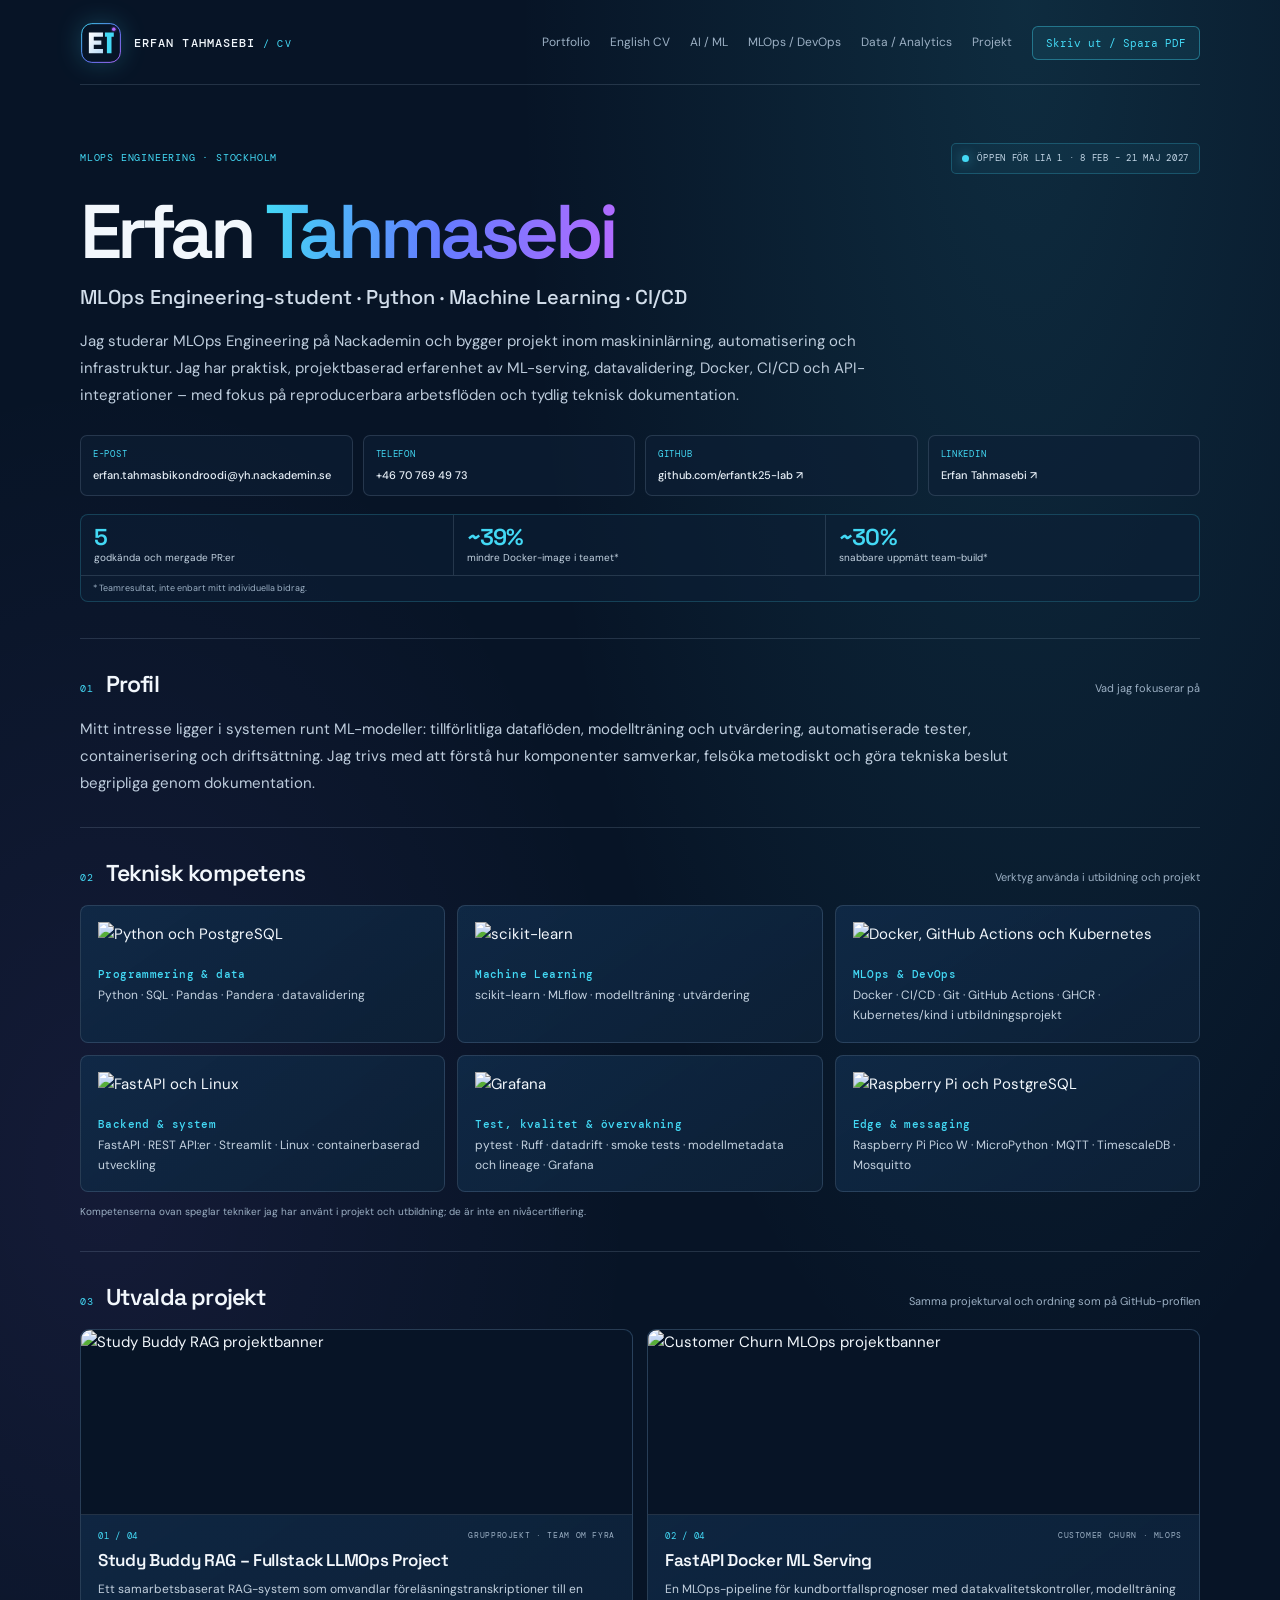
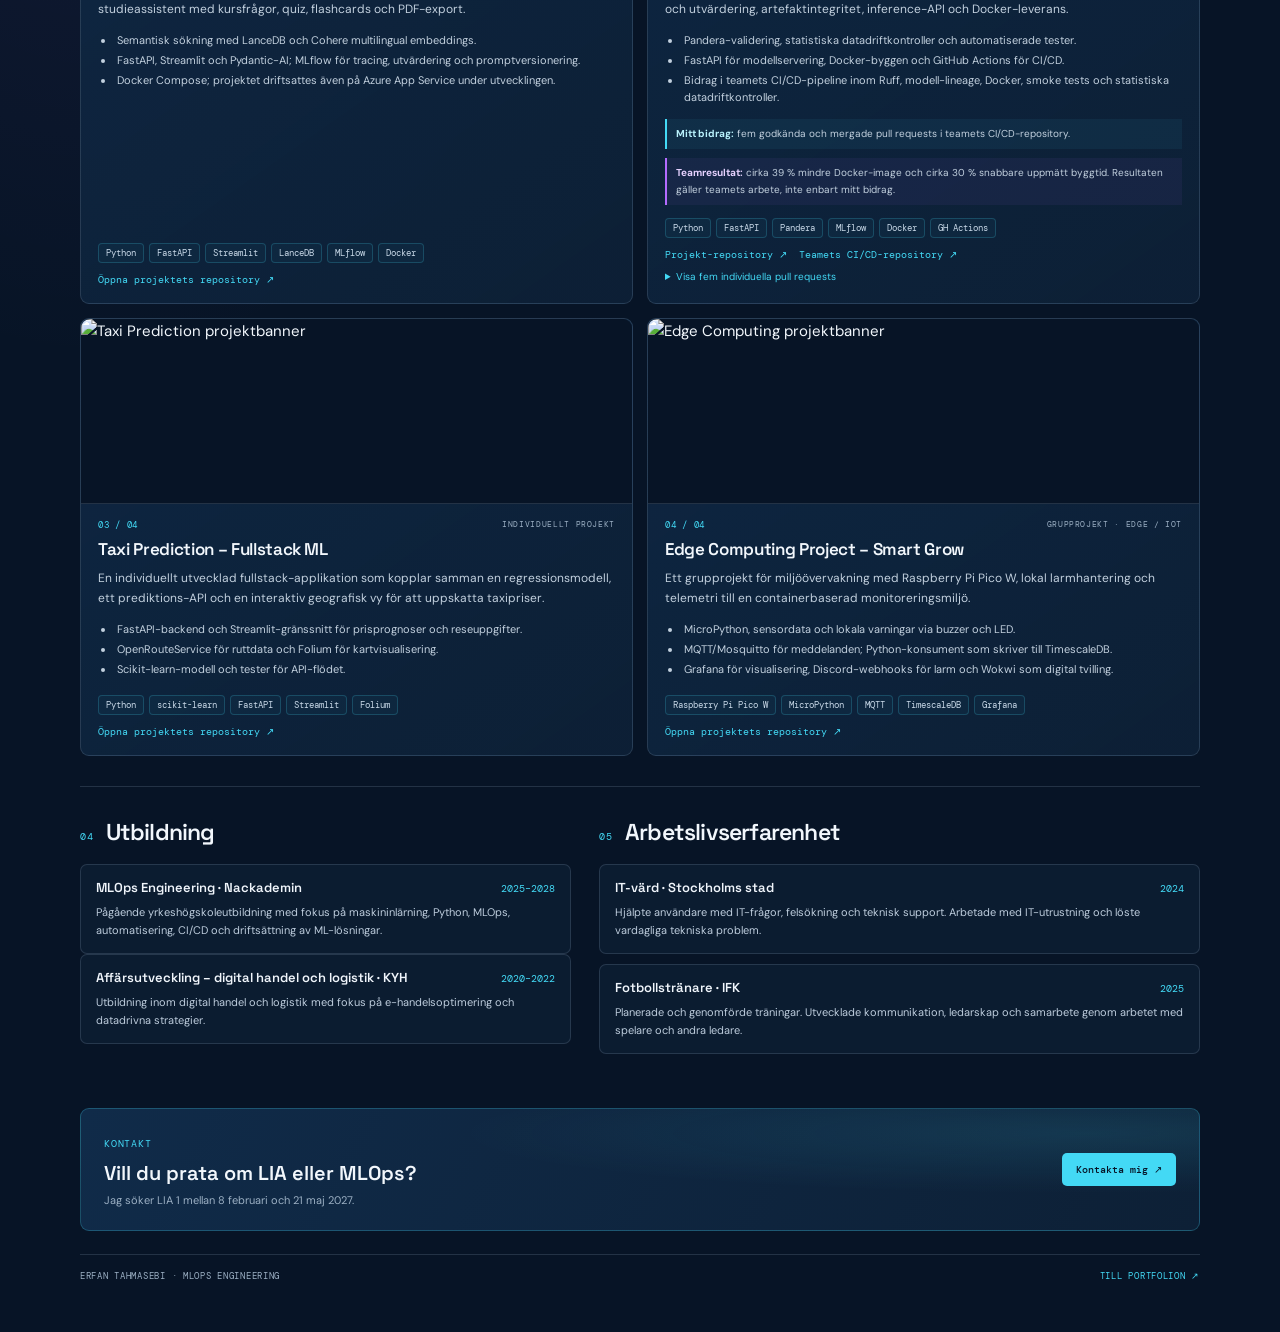
==== commit 966b3526: "Add links to tailored CV profiles" ====
--- a/cv/index.html
+++ b/cv/index.html
@@ -16,7 +16,7 @@
   <link rel="preconnect" href="https://fonts.googleapis.com">
   <link rel="preconnect" href="https://fonts.gstatic.com" crossorigin>
   <link href="https://fonts.googleapis.com/css2?family=DM+Mono:wght@400;500&family=DM+Sans:wght@400;500;600;700&family=Space+Grotesk:wght@400;500;600;700&display=swap" rel="stylesheet">
-  <link rel="stylesheet" href="../cv.css?v=1">
+  <link rel="stylesheet" href="../cv.css?v=2">
   <title>CV – Erfan Tahmasebi</title>
 </head>
 <body>
@@ -26,12 +26,7 @@
         <img src="../assets/brand/et-monogram-v2.svg?v=4" alt="">
         <span>ERFAN TAHMASEBI <small>/ CV</small></span>
       </a>
-      <nav class="cv-nav" aria-label="CV-navigation">
-        <a href="../">Portfolio</a>
-        <a href="./en/">English CV</a>
-        <a href="#projects">Projekt</a>
-        <button class="cv-print" type="button" onclick="window.print()">Skriv ut / Spara PDF</button>
-      </nav>
+      <nav class="cv-nav" aria-label="CV-navigation"><a href="../">Portfolio</a><a href="./en/">English CV</a><a href="ai-ml/">AI / ML</a><a href="mlops-devops/">MLOps / DevOps</a><a href="data-analytics/">Data / Analytics</a><a href="#projects">Projekt</a><button class="cv-print" type="button" onclick="window.print()">Skriv ut / Spara PDF</button></nav>
     </header>
 
     <main>
